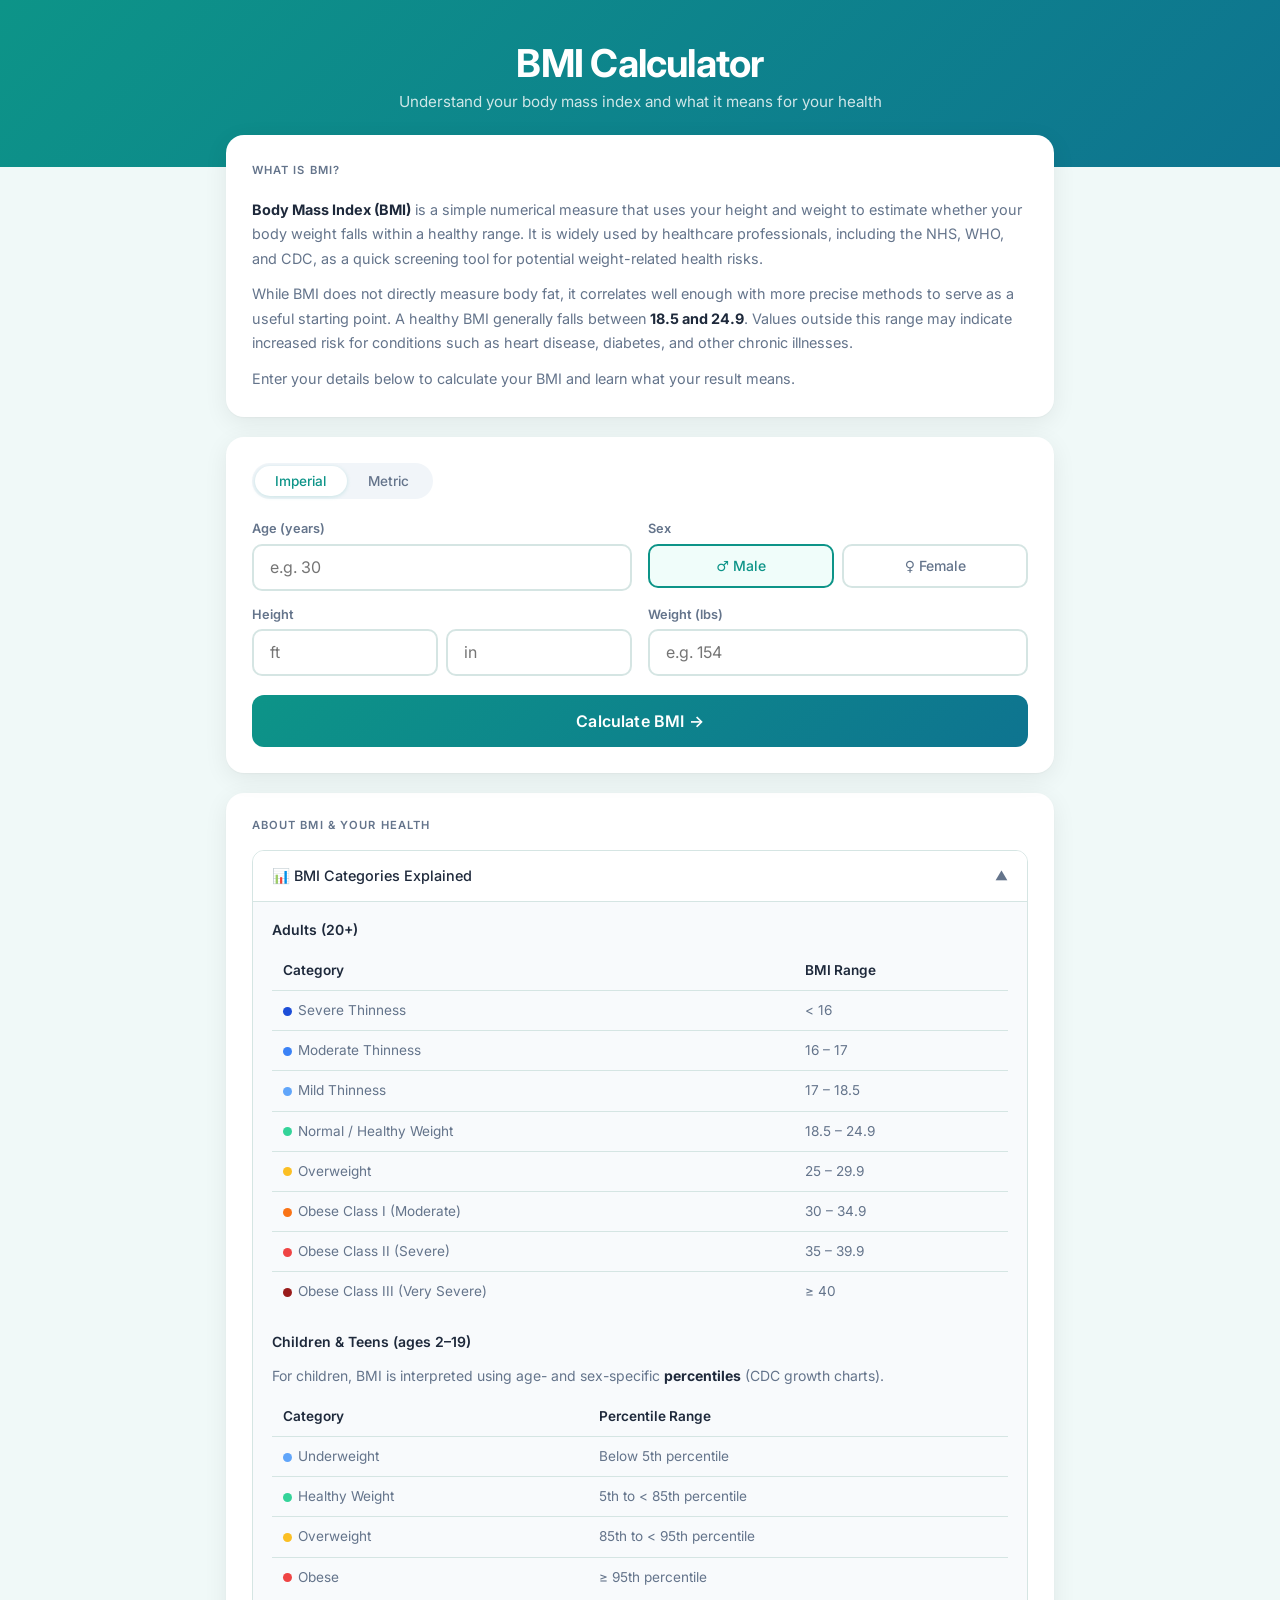
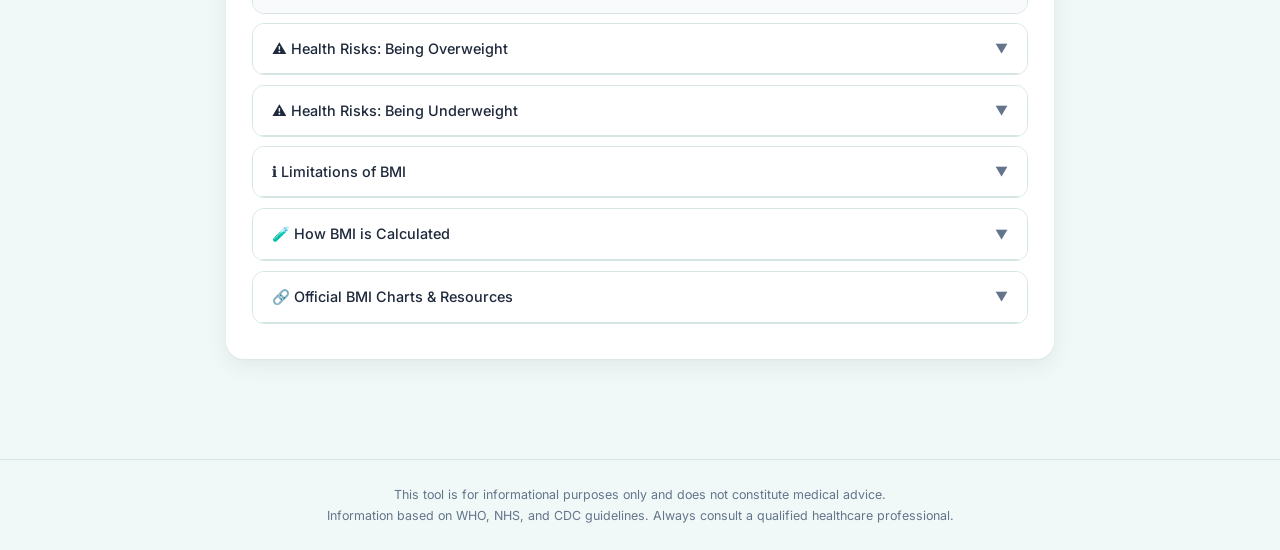
==== index.html @ 2daffc1a "Initial commit: BMI Calculator single-page app Single-file HTML/CSS/JS BMI calculator for adults and" ====
<!DOCTYPE html>
<html lang="en">
<head>
<meta charset="UTF-8">
<meta name="viewport" content="width=device-width, initial-scale=1.0">
<title>BMI Calculator — Check Your Body Mass Index for Adults & Children</title>
<meta name="description" content="Free BMI calculator for adults and children (ages 2–19). Get your BMI, category, BMI Prime, Ponderal Index, and CDC percentile for kids. Based on WHO, NHS, and CDC guidelines.">
<meta name="keywords" content="BMI calculator, body mass index, BMI for children, BMI percentile, healthy weight, overweight, obesity, NHS BMI, CDC growth charts">
<meta name="author" content="BMI Calculator">
<meta name="robots" content="index, follow">
<meta name="theme-color" content="#0d9488">
<meta name="color-scheme" content="light">
<link rel="icon" href="/favicon.svg" type="image/svg+xml">
<link rel="canonical" href="/">
<meta property="og:title" content="BMI Calculator — Adults & Children">
<meta property="og:description" content="Calculate your Body Mass Index instantly. Supports adults and children ages 2–19 with CDC percentile charts. Free, private, no sign-up required.">
<meta property="og:type" content="website">
<meta property="og:locale" content="en_GB">
<meta property="og:site_name" content="BMI Calculator">
<meta property="og:image" content="/og-image.png">
<meta property="og:image:width" content="1200">
<meta property="og:image:height" content="630">
<meta property="og:image:alt" content="BMI Calculator — free Body Mass Index tool for adults and children">
<meta name="twitter:card" content="summary_large_image">
<meta name="twitter:title" content="BMI Calculator — Adults & Children">
<meta name="twitter:description" content="Calculate your Body Mass Index instantly. Supports adults and children ages 2–19 with CDC percentile charts.">
<meta name="twitter:image" content="/og-image.png">
<meta name="twitter:image:alt" content="BMI Calculator — free Body Mass Index tool for adults and children">
<link rel="preconnect" href="https://fonts.googleapis.com">
<link href="https://fonts.googleapis.com/css2?family=Inter:wght@300;400;500;600;700&display=swap" rel="stylesheet">
<script type="application/ld+json">
{
  "@context": "https://schema.org",
  "@type": "WebApplication",
  "name": "BMI Calculator",
  "description": "Free Body Mass Index calculator for adults and children. Provides BMI, category, BMI Prime, Ponderal Index, healthy weight range, and CDC percentiles for ages 2–19.",
  "applicationCategory": "HealthApplication",
  "operatingSystem": "All",
  "offers": { "@type": "Offer", "price": "0", "priceCurrency": "USD" },
  "about": {
    "@type": "MedicalCondition",
    "name": "Obesity",
    "associatedAnatomy": { "@type": "AnatomicalStructure", "name": "Body" }
  }
}
</script>
<style>
:root {
  --uw:  #60a5fa;
  --nm:  #34d399;
  --ow:  #fbbf24;
  --ob1: #f97316;
  --ob2: #ef4444;
  --bg:     #f0f9f8;
  --card:   #ffffff;
  --text:   #1e293b;
  --muted:  #64748b;
  --border: #d5e5e3;
  --accent: #0d9488;
  --accent2:#14b8a6;
}
*, *::before, *::after { box-sizing: border-box; margin: 0; padding: 0; }

body {
  font-family: 'Inter', system-ui, sans-serif;
  background: var(--bg);
  color: var(--text);
  min-height: 100vh;
}

/* ── Header ── */
header {
  background: linear-gradient(135deg, #0d9488 0%, #0e7490 100%);
  color: #fff;
  padding: 2.5rem 1rem 3.5rem;
  text-align: center;
}
header h1 { font-size: clamp(1.6rem, 4vw, 2.4rem); font-weight: 700; letter-spacing: -0.02em; }
header p  { margin-top: .4rem; opacity: .8; font-size: .95rem; }

/* ── Main container ── */
main {
  max-width: 860px;
  margin: 0 auto;
  padding: 0 1rem 3rem;
  transform: translateY(-2rem);
}

/* ── Card ── */
.card {
  background: var(--card);
  border-radius: 18px;
  padding: 1.6rem;
  box-shadow: 0 1px 2px rgba(0,0,0,.04), 0 6px 24px rgba(0,0,0,.07);
  margin-bottom: 1.25rem;
}
.card-label {
  font-size: .7rem;
  font-weight: 600;
  text-transform: uppercase;
  letter-spacing: .1em;
  color: var(--muted);
  margin-bottom: 1.1rem;
}

/* ── Unit toggle ── */
.toggle-pill {
  display: inline-flex;
  background: #f1f5f9;
  border-radius: 50px;
  padding: 3px;
  margin-bottom: 1.4rem;
}
.toggle-pill button {
  padding: .45rem 1.3rem;
  border: none;
  border-radius: 50px;
  background: transparent;
  font-family: inherit;
  font-size: .85rem;
  font-weight: 500;
  color: var(--muted);
  cursor: pointer;
  transition: all .2s;
}
.toggle-pill button.active {
  background: #fff;
  color: var(--accent);
  box-shadow: 0 1px 4px rgba(13,148,136,.18);
}

/* ── Form grid ── */
.form-grid {
  display: grid;
  grid-template-columns: 1fr 1fr;
  gap: 1rem;
}
@media (max-width: 520px) { .form-grid { grid-template-columns: 1fr; } }

.fg { display: flex; flex-direction: column; gap: .45rem; }
.fg label { font-size: .8rem; font-weight: 600; color: var(--muted); }

.fg input {
  padding: .72rem 1rem;
  border: 2px solid var(--border);
  border-radius: 10px;
  font-family: inherit;
  font-size: 1rem;
  color: var(--text);
  outline: none;
  transition: border-color .2s, box-shadow .2s;
  width: 100%;
}
.fg input:focus {
  border-color: var(--accent);
  box-shadow: 0 0 0 3px rgba(13,148,136,.12);
}

.height-row { display: flex; gap: .5rem; }
.height-row input { flex: 1; }

/* ── Gender buttons ── */
.gender-row { display: flex; gap: .5rem; }
.gender-btn {
  flex: 1;
  padding: .72rem;
  border: 2px solid var(--border);
  border-radius: 10px;
  background: #fff;
  font-family: inherit;
  font-size: .875rem;
  font-weight: 500;
  color: var(--muted);
  cursor: pointer;
  transition: all .2s;
  display: flex; align-items: center; justify-content: center; gap: .4rem;
}
.gender-btn.active { border-color: var(--accent); color: var(--accent); background: #f0fdfa; }

/* ── Calc button ── */
.calc-btn {
  width: 100%;
  margin-top: 1.2rem;
  padding: 1rem;
  background: linear-gradient(135deg, #0d9488, #0e7490);
  color: #fff;
  border: none;
  border-radius: 12px;
  font-family: inherit;
  font-size: 1rem;
  font-weight: 600;
  cursor: pointer;
  letter-spacing: .01em;
  transition: opacity .2s, transform .15s;
}
.calc-btn:hover  { opacity: .9; }
.calc-btn:active { transform: scale(.99); }

/* ── Results grid ── */
.results-grid {
  display: grid;
  grid-template-columns: 1fr 1fr;
  gap: 1.25rem;
}
@media (max-width: 520px) { .results-grid { grid-template-columns: 1fr; } }

/* ── Gauge ── */
.gauge-wrap { text-align: center; }
.chart-svg  { width: 100%; max-width: 280px; height: auto; display: block; margin: 0 auto; }
#chart-marker, #chart-marker-child { transition: transform 0.5s cubic-bezier(0.34, 1.56, 0.64, 1), opacity 0.3s ease; opacity: 0; }

/* ── Metrics ── */
.metrics { display: flex; flex-direction: column; gap: .75rem; justify-content: center; }
.metric {
  background: #f8fafc;
  border-radius: 10px;
  padding: .85rem 1rem;
  display: flex;
  justify-content: space-between;
  align-items: center;
}
.metric-label { font-size: .72rem; font-weight: 600; text-transform: uppercase; letter-spacing: .08em; color: var(--muted); }
.metric-val   { font-size: 1.05rem; font-weight: 700; }

/* ── Insight banner ── */
.insight {
  margin-top: 1rem;
  padding: .9rem 1.1rem;
  border-radius: 12px;
  font-size: .875rem;
  font-weight: 500;
  line-height: 1.5;
  display: none;
}

/* ── Scale bar ── */
.scale-bar-outer {
  position: relative;
  padding-bottom: 1.4rem;
}
.scale-bar {
  height: 14px;
  border-radius: 7px;
  background: linear-gradient(to right,
    #60a5fa 0% 14%,
    #34d399 14% 40%,
    #fbbf24 40% 60%,
    #f97316 60% 80%,
    #ef4444 80% 100%
  );
  position: relative;
}
.scale-pin {
  position: absolute;
  top: -5px;
  width: 6px;
  height: 24px;
  background: #1e293b;
  border-radius: 3px;
  transform: translateX(-50%);
  transition: left .5s cubic-bezier(.34,1.56,.64,1);
  display: none;
}
.scale-pin::before {
  content: attr(data-label);
  position: absolute;
  bottom: calc(100% + 5px);
  left: 50%;
  transform: translateX(-50%);
  background: #1e293b;
  color: #fff;
  font-size: .7rem;
  font-weight: 700;
  padding: .2rem .5rem;
  border-radius: 5px;
  white-space: nowrap;
}
.scale-ticks {
  display: flex;
  justify-content: space-between;
  margin-top: .4rem;
  font-size: .7rem;
  color: var(--muted);
  font-weight: 500;
}
.scale-legend {
  display: flex;
  flex-wrap: wrap;
  gap: .6rem;
  margin-top: 1rem;
}
.legend-item { display: flex; align-items: center; gap: .35rem; font-size: .75rem; color: var(--muted); }
.legend-dot  { width: 10px; height: 10px; border-radius: 50%; flex-shrink: 0; }

/* ── NHS note ── */
.nhs-note {
  background: #eff6ff;
  border-left: 4px solid #3b82f6;
  border-radius: 0 10px 10px 0;
  padding: .9rem 1.1rem;
  font-size: .82rem;
  color: #1e40af;
  line-height: 1.6;
  margin-bottom: 1.25rem;
  display: none;
}

/* ── Accordion ── */
.acc-item {
  border: 1px solid var(--border);
  border-radius: 12px;
  overflow: hidden;
  margin-bottom: .6rem;
}
.acc-head {
  display: flex;
  justify-content: space-between;
  align-items: center;
  padding: 1rem 1.2rem;
  cursor: pointer;
  font-size: .9rem;
  font-weight: 500;
  background: #fff;
  transition: background .15s;
  user-select: none;
}
.acc-head:hover { background: #f8fafc; }
.acc-arrow { font-size: .8rem; color: var(--muted); transition: transform .3s; }
.acc-item.open .acc-arrow { transform: rotate(180deg); }
.acc-body {
  max-height: 0;
  overflow: hidden;
  transition: max-height .35s ease;
  background: #f8fafc;
  border-top: 1px solid var(--border);
  font-size: .875rem;
  color: var(--muted);
  line-height: 1.7;
}
.acc-item.open .acc-body { max-height: 900px; }
.acc-inner { padding: 1rem 1.2rem; }

/* ── BMI table ── */
.bmi-table { width: 100%; border-collapse: collapse; font-size: .85rem; }
.bmi-table th, .bmi-table td { padding: .5rem .7rem; text-align: left; border-bottom: 1px solid var(--border); }
.bmi-table th { font-weight: 600; color: var(--text); background: #f8fafc; }
.bmi-table tr:last-child td { border-bottom: none; }
.dot-inline { display: inline-block; width: 9px; height: 9px; border-radius: 50%; margin-right: .4rem; vertical-align: middle; }

/* ── Risk tags ── */
.risk-tags { display: flex; flex-wrap: wrap; gap: .45rem; margin-top: .7rem; }
.rtag {
  padding: .28rem .75rem;
  border-radius: 20px;
  font-size: .75rem;
  font-weight: 500;
}
.rtag.red    { background: #fee2e2; color: #991b1b; }
.rtag.orange { background: #ffedd5; color: #9a3412; }

/* ── Limitations list ── */
.lim-list { display: flex; flex-direction: column; gap: .6rem; margin-top: .6rem; padding-left: 1.1rem; }
.lim-list li { font-size: .875rem; }

/* ── Footer ── */
footer {
  text-align: center;
  padding: 1.5rem 1rem;
  color: var(--muted);
  font-size: .78rem;
  border-top: 1px solid var(--border);
  line-height: 1.7;
}

/* ── Animate in ── */
@keyframes fadeUp {
  from { opacity: 0; transform: translateY(18px); }
  to   { opacity: 1; transform: translateY(0); }
}
.anim-in { animation: fadeUp .4s ease both; }

/* ── Hidden ── */
.hidden { display: none !important; }
</style>
</head>
<body>

<header>
  <h1>BMI Calculator</h1>
  <p>Understand your body mass index and what it means for your health</p>
</header>

<main>

  <!-- ── Intro Card ── -->
  <div class="card anim-in" style="line-height:1.7; color:var(--muted); font-size:.9rem">
    <h2 class="card-label">What is BMI?</h2>
    <p><strong style="color:var(--text)">Body Mass Index (BMI)</strong> is a simple numerical measure that uses your height and weight to estimate whether your body weight falls within a healthy range. It is widely used by healthcare professionals, including the NHS, WHO, and CDC, as a quick screening tool for potential weight-related health risks.</p>
    <p style="margin-top:.7rem">While BMI does not directly measure body fat, it correlates well enough with more precise methods to serve as a useful starting point. A healthy BMI generally falls between <strong style="color:var(--text)">18.5 and 24.9</strong>. Values outside this range may indicate increased risk for conditions such as heart disease, diabetes, and other chronic illnesses.</p>
    <p style="margin-top:.7rem">Enter your details below to calculate your BMI and learn what your result means.</p>
  </div>

  <!-- ── Input Card ── -->
  <div class="card anim-in">
    <div class="toggle-pill">
      <button id="btn-imperial" class="active" onclick="setUnit('imperial')">Imperial</button>
      <button id="btn-metric"            onclick="setUnit('metric')">Metric</button>
    </div>

    <div class="form-grid">
      <!-- Age -->
      <div class="fg">
        <label for="inp-age">Age (years)</label>
        <input id="inp-age" type="number" placeholder="e.g. 30" min="2" max="120">
      </div>

      <!-- Gender -->
      <div class="fg">
        <label>Sex</label>
        <div class="gender-row">
          <button class="gender-btn active" id="btn-male"   onclick="setGender('male')">&#9794; Male</button>
          <button class="gender-btn"        id="btn-female" onclick="setGender('female')">&#9792; Female</button>
        </div>
      </div>

      <!-- Height -->
      <div class="fg">
        <label id="lbl-height">Height</label>
        <div class="height-row" id="height-imperial">
          <input id="inp-ft" type="number" placeholder="ft" min="1" max="9">
          <input id="inp-in" type="number" placeholder="in" min="0" max="11" step="0.1">
        </div>
        <input id="inp-cm" type="number" placeholder="cm" min="50" max="300" style="display:none">
      </div>

      <!-- Weight -->
      <div class="fg">
        <label id="lbl-weight">Weight (lbs)</label>
        <input id="inp-weight" type="number" placeholder="e.g. 154" min="1">
      </div>
    </div>

    <button class="calc-btn" onclick="calculate()">Calculate BMI &rarr;</button>
  </div>

  <!-- ── Results ── -->
  <div id="results-wrap" class="hidden">

    <div class="results-grid">

      <!-- Bar Chart -->
      <div class="card gauge-wrap">
        <div class="card-label" id="chart-label">BMI Chart</div>

        <!-- Adult BMI chart -->
        <svg id="chart-svg" class="chart-svg" viewBox="0 0 200 260" aria-hidden="true" style="overflow:hidden">
          <defs>
            <clipPath id="bar-clip">
              <rect x="50" y="8" width="52" height="234" rx="8" ry="8"/>
            </clipPath>
          </defs>
          <g clip-path="url(#bar-clip)">
            <rect x="50" y="8"     width="52" height="33.4" fill="#991b1b"/>
            <rect x="50" y="41.4"  width="52" height="33.4" fill="#ef4444"/>
            <rect x="50" y="74.8"  width="52" height="33.4" fill="#f97316"/>
            <rect x="50" y="108.2" width="52" height="33.4" fill="#fbbf24"/>
            <rect x="50" y="141.6" width="52" height="43.5" fill="#34d399"/>
            <rect x="50" y="185.1" width="52" height="56.9" fill="#60a5fa"/>
            <line x1="50" y1="41.4"  x2="102" y2="41.4"  stroke="#fff" stroke-width="2"/>
            <line x1="50" y1="74.8"  x2="102" y2="74.8"  stroke="#fff" stroke-width="2"/>
            <line x1="50" y1="108.2" x2="102" y2="108.2" stroke="#fff" stroke-width="2"/>
            <line x1="50" y1="141.6" x2="102" y2="141.6" stroke="#fff" stroke-width="2"/>
            <line x1="50" y1="185.1" x2="102" y2="185.1" stroke="#fff" stroke-width="2"/>
          </g>
          <text x="44" y="13"  text-anchor="end" font-size="12" fill="#94a3b8" font-family="Inter,system-ui,sans-serif">45</text>
          <text x="44" y="46"  text-anchor="end" font-size="12" fill="#94a3b8" font-family="Inter,system-ui,sans-serif">40</text>
          <text x="44" y="80"  text-anchor="end" font-size="12" fill="#94a3b8" font-family="Inter,system-ui,sans-serif">35</text>
          <text x="44" y="113" text-anchor="end" font-size="12" fill="#94a3b8" font-family="Inter,system-ui,sans-serif">30</text>
          <text x="44" y="147" text-anchor="end" font-size="12" fill="#94a3b8" font-family="Inter,system-ui,sans-serif">25</text>
          <text x="44" y="190" text-anchor="end" font-size="12" fill="#94a3b8" font-family="Inter,system-ui,sans-serif">18.5</text>
          <text x="44" y="247" text-anchor="end" font-size="12" fill="#94a3b8" font-family="Inter,system-ui,sans-serif">10</text>
          <g id="chart-marker">
            <polygon points="110,0 122,-7 122,7" fill="#1e293b"/>
            <text id="m-bmi" x="126" y="5" font-size="13" font-weight="700" fill="#1e293b" font-family="Inter,system-ui,sans-serif"></text>
          </g>
        </svg>

        <!-- Child percentile chart (hidden by default) -->
        <svg id="chart-svg-child" class="chart-svg" viewBox="0 0 200 260" aria-hidden="true" style="overflow:hidden; display:none">
          <defs>
            <clipPath id="bar-clip-child">
              <rect x="50" y="8" width="52" height="234" rx="8" ry="8"/>
            </clipPath>
          </defs>
          <g clip-path="url(#bar-clip-child)">
            <rect x="50" y="8"     width="52" height="11.7" fill="#ef4444"/>
            <rect x="50" y="19.7"  width="52" height="23.4" fill="#fbbf24"/>
            <rect x="50" y="43.1"  width="52" height="187.2" fill="#34d399"/>
            <rect x="50" y="230.3" width="52" height="11.7" fill="#60a5fa"/>
            <line x1="50" y1="19.7"  x2="102" y2="19.7"  stroke="#fff" stroke-width="2"/>
            <line x1="50" y1="43.1"  x2="102" y2="43.1"  stroke="#fff" stroke-width="2"/>
            <line x1="50" y1="230.3" x2="102" y2="230.3" stroke="#fff" stroke-width="2"/>
          </g>
          <text x="44" y="24"  text-anchor="end" font-size="11" fill="#94a3b8" font-family="Inter,system-ui,sans-serif">95th</text>
          <text x="44" y="48"  text-anchor="end" font-size="11" fill="#94a3b8" font-family="Inter,system-ui,sans-serif">85th</text>
          <text x="44" y="130" text-anchor="end" font-size="11" fill="#94a3b8" font-family="Inter,system-ui,sans-serif">50th</text>
          <text x="44" y="235" text-anchor="end" font-size="11" fill="#94a3b8" font-family="Inter,system-ui,sans-serif">5th</text>
          <g id="chart-marker-child">
            <polygon points="110,0 122,-7 122,7" fill="#1e293b"/>
            <text id="m-pct" x="126" y="5" font-size="13" font-weight="700" fill="#1e293b" font-family="Inter,system-ui,sans-serif"></text>
          </g>
        </svg>

        <!-- Adult legend -->
        <div class="scale-legend" id="legend-adult" style="justify-content:center">
          <div class="legend-item"><div class="legend-dot" style="background:#60a5fa"></div>Underweight</div>
          <div class="legend-item"><div class="legend-dot" style="background:#34d399"></div>Healthy</div>
          <div class="legend-item"><div class="legend-dot" style="background:#fbbf24"></div>Overweight</div>
          <div class="legend-item"><div class="legend-dot" style="background:#ef4444"></div>Obese</div>
          <div class="legend-item"><div class="legend-dot" style="background:#991b1b"></div>Obese III+</div>
        </div>
        <!-- Child legend (hidden by default) -->
        <div class="scale-legend hidden" id="legend-child" style="justify-content:center">
          <div class="legend-item"><div class="legend-dot" style="background:#60a5fa"></div>Underweight</div>
          <div class="legend-item"><div class="legend-dot" style="background:#34d399"></div>Healthy</div>
          <div class="legend-item"><div class="legend-dot" style="background:#fbbf24"></div>Overweight</div>
          <div class="legend-item"><div class="legend-dot" style="background:#ef4444"></div>Obese</div>
        </div>
      </div>

      <!-- Metrics -->
      <div class="card">
        <div class="card-label">Your Results</div>
        <div class="metrics">
          <div class="metric">
            <span class="metric-label">BMI</span>
            <span class="metric-val" id="r-bmi">—</span>
          </div>
          <div class="metric hidden" id="metric-pct">
            <span class="metric-label">Percentile</span>
            <span class="metric-val" id="r-pct">—</span>
          </div>
          <div class="metric">
            <span class="metric-label">Category</span>
            <span class="metric-val" id="r-cat">—</span>
          </div>
          <div class="metric">
            <span class="metric-label">Healthy Weight Range</span>
            <span class="metric-val" id="r-range">—</span>
          </div>
          <div class="metric">
            <span class="metric-label">BMI Prime</span>
            <span class="metric-val" id="r-prime">—</span>
          </div>
          <div class="metric">
            <span class="metric-label">Ponderal Index</span>
            <span class="metric-val" id="r-ponderal">—</span>
          </div>
        </div>
        <div class="insight" id="insight-box"></div>
      </div>

    </div>

<!-- NHS note -->
    <div class="nhs-note" id="nhs-note">
      <strong>Important NHS guidance:</strong> If you are of South Asian, Chinese, other Asian, Middle Eastern, Black African or African-Caribbean heritage, a BMI of 23 or above may indicate increased health risk, and 27.5 or above indicates high risk &mdash; lower than the standard thresholds. BMI is not appropriate during pregnancy. Always consult your GP for personalised medical advice.
    </div>

  </div>

  <!-- ── Info Section ── -->
  <div class="card">
    <h2 class="card-label">About BMI &amp; Your Health</h2>

    <div class="acc-item open">
      <div class="acc-head" onclick="toggleAcc(this)">
        <span>&#128202; BMI Categories Explained</span>
        <span class="acc-arrow">&#9660;</span>
      </div>
      <div class="acc-body"><div class="acc-inner">
        <p style="font-weight:600; color:var(--text); margin-bottom:.6rem">Adults (20+)</p>
        <table class="bmi-table">
          <thead><tr><th>Category</th><th>BMI Range</th></tr></thead>
          <tbody>
            <tr><td><span class="dot-inline" style="background:#1d4ed8"></span>Severe Thinness</td><td>&lt; 16</td></tr>
            <tr><td><span class="dot-inline" style="background:#3b82f6"></span>Moderate Thinness</td><td>16 – 17</td></tr>
            <tr><td><span class="dot-inline" style="background:#60a5fa"></span>Mild Thinness</td><td>17 – 18.5</td></tr>
            <tr><td><span class="dot-inline" style="background:#34d399"></span>Normal / Healthy Weight</td><td>18.5 – 24.9</td></tr>
            <tr><td><span class="dot-inline" style="background:#fbbf24"></span>Overweight</td><td>25 – 29.9</td></tr>
            <tr><td><span class="dot-inline" style="background:#f97316"></span>Obese Class I (Moderate)</td><td>30 – 34.9</td></tr>
            <tr><td><span class="dot-inline" style="background:#ef4444"></span>Obese Class II (Severe)</td><td>35 – 39.9</td></tr>
            <tr><td><span class="dot-inline" style="background:#991b1b"></span>Obese Class III (Very Severe)</td><td>&ge; 40</td></tr>
          </tbody>
        </table>
        <p style="font-weight:600; color:var(--text); margin-top:1.2rem; margin-bottom:.6rem">Children &amp; Teens (ages 2–19)</p>
        <p style="margin-bottom:.6rem">For children, BMI is interpreted using age- and sex-specific <strong style="color:var(--text)">percentiles</strong> (CDC growth charts).</p>
        <table class="bmi-table">
          <thead><tr><th>Category</th><th>Percentile Range</th></tr></thead>
          <tbody>
            <tr><td><span class="dot-inline" style="background:#60a5fa"></span>Underweight</td><td>Below 5th percentile</td></tr>
            <tr><td><span class="dot-inline" style="background:#34d399"></span>Healthy Weight</td><td>5th to &lt; 85th percentile</td></tr>
            <tr><td><span class="dot-inline" style="background:#fbbf24"></span>Overweight</td><td>85th to &lt; 95th percentile</td></tr>
            <tr><td><span class="dot-inline" style="background:#ef4444"></span>Obese</td><td>&ge; 95th percentile</td></tr>
          </tbody>
        </table>
      </div></div>
    </div>

    <div class="acc-item">
      <div class="acc-head" onclick="toggleAcc(this)">
        <span>&#9888;&#65039; Health Risks: Being Overweight</span>
        <span class="acc-arrow">&#9660;</span>
      </div>
      <div class="acc-body"><div class="acc-inner">
        <p>Excess weight is associated with significantly increased risk of these conditions:</p>
        <div class="risk-tags">
          <span class="rtag red">Type 2 Diabetes</span>
          <span class="rtag red">Coronary Heart Disease</span>
          <span class="rtag red">Stroke</span>
          <span class="rtag red">High Blood Pressure</span>
          <span class="rtag red">Certain Cancers</span>
          <span class="rtag orange">Sleep Apnoea</span>
          <span class="rtag orange">Osteoarthritis</span>
          <span class="rtag orange">Non-alcoholic Fatty Liver Disease</span>
          <span class="rtag orange">Kidney Disease</span>
          <span class="rtag orange">Gallbladder Disease</span>
          <span class="rtag orange">Metabolic Syndrome</span>
          <span class="rtag orange">Infertility</span>
          <span class="rtag orange">Depression &amp; Anxiety</span>
          <span class="rtag orange">Chronic Back Pain</span>
        </div>
      </div></div>
    </div>

    <div class="acc-item">
      <div class="acc-head" onclick="toggleAcc(this)">
        <span>&#9888;&#65039; Health Risks: Being Underweight</span>
        <span class="acc-arrow">&#9660;</span>
      </div>
      <div class="acc-body"><div class="acc-inner">
        <p>Being underweight can also carry significant health risks:</p>
        <div class="risk-tags">
          <span class="rtag red">Malnutrition &amp; Deficiencies</span>
          <span class="rtag red">Osteoporosis</span>
          <span class="rtag orange">Anaemia</span>
          <span class="rtag orange">Weakened Immune System</span>
          <span class="rtag orange">Fertility Problems</span>
          <span class="rtag orange">Developmental Issues (in children)</span>
          <span class="rtag orange">Increased Surgical Risk</span>
        </div>
      </div></div>
    </div>

    <div class="acc-item">
      <div class="acc-head" onclick="toggleAcc(this)">
        <span>&#8505;&#65039; Limitations of BMI</span>
        <span class="acc-arrow">&#9660;</span>
      </div>
      <div class="acc-body"><div class="acc-inner">
        <p>BMI is a useful population-level screening tool but has well-documented limitations:</p>
        <ul class="lim-list">
          <li><strong>Athletes &amp; muscular people</strong> &mdash; may show a high BMI despite having low body fat, because muscle is denser than fat.</li>
          <li><strong>Older adults</strong> &mdash; may have a healthy BMI but carry excess fat due to age-related muscle loss (sarcopenia).</li>
          <li><strong>Ethnicity</strong> &mdash; South Asian, East Asian, Middle Eastern, and Black African populations face higher metabolic risk at lower BMI thresholds.</li>
          <li><strong>Children &amp; teenagers</strong> &mdash; BMI should only be interpreted using age- and gender-specific percentile charts (not adult ranges).</li>
          <li><strong>Pregnancy</strong> &mdash; BMI is not an appropriate measure during pregnancy.</li>
          <li><strong>Fat distribution</strong> &mdash; BMI does not account for where fat is stored. Abdominal (visceral) fat is more harmful than fat elsewhere; waist circumference is a useful complementary measure.</li>
        </ul>
      </div></div>
    </div>

    <div class="acc-item">
      <div class="acc-head" onclick="toggleAcc(this)">
        <span>&#129514; How BMI is Calculated</span>
        <span class="acc-arrow">&#9660;</span>
      </div>
      <div class="acc-body"><div class="acc-inner">
        <p><strong>Metric formula:</strong> BMI = weight (kg) &divide; height&sup2; (m&sup2;)</p>
        <p style="margin-top:.6rem"><strong>Imperial formula:</strong> BMI = (weight (lbs) &times; 703) &divide; height&sup2; (in&sup2;)</p>
        <p style="margin-top:.9rem"><strong>BMI Prime</strong> is your BMI divided by 25 (the upper limit of healthy). A value of exactly 1.0 means you are at the top of the healthy range. Values below 1.0 are healthy; above 1.0 indicates overweight or obese.</p>
        <p style="margin-top:.9rem"><strong>Ponderal Index (PI)</strong> = weight (kg) &divide; height&sup3; (m&sup3;). An alternative to BMI that accounts for body shape differences, especially for very tall or short individuals. A healthy PI is typically 11&ndash;14 kg/m&sup3;.</p>
        <p style="margin-top:1.2rem"><strong>BMI Percentiles for Children (ages 2&ndash;19)</strong></p>
        <p style="margin-top:.4rem">For children and teens, BMI is calculated the same way as for adults, but the result is interpreted differently. Because body composition changes with age and differs between boys and girls, a child&rsquo;s BMI is compared against age- and sex-specific reference data from the CDC growth charts.</p>
        <p style="margin-top:.6rem">The result is expressed as a <strong>percentile</strong> &mdash; for example, a child at the 60th percentile has a BMI greater than 60% of children of the same age and sex. The CDC categories are:</p>
        <ul class="lim-list" style="margin-top:.5rem">
          <li><strong>Underweight:</strong> below the 5th percentile</li>
          <li><strong>Healthy weight:</strong> 5th to below the 85th percentile</li>
          <li><strong>Overweight:</strong> 85th to below the 95th percentile</li>
          <li><strong>Obese:</strong> 95th percentile or above</li>
        </ul>
      </div></div>
    </div>

    <div class="acc-item">
      <div class="acc-head" onclick="toggleAcc(this)">
        <span>&#128279; Official BMI Charts &amp; Resources</span>
        <span class="acc-arrow">&#9660;</span>
      </div>
      <div class="acc-body"><div class="acc-inner">
        <p><strong>Adult BMI</strong></p>
        <ul class="lim-list" style="margin-top:.4rem">
          <li><a href="https://www.nhs.uk/health-assessment-tools/calculate-your-body-mass-index/calculate-bmi-for-adults" target="_blank" rel="noopener">NHS Adult BMI Calculator</a></li>
          <li><a href="https://www.who.int/data/gho/data/themes/topics/topic-details/GHO/body-mass-index" target="_blank" rel="noopener">WHO &mdash; Body Mass Index Classification</a></li>
          <li><a href="https://www.who.int/news-room/fact-sheets/detail/obesity-and-overweight" target="_blank" rel="noopener">WHO &mdash; Obesity &amp; Overweight Fact Sheet</a></li>
        </ul>
        <p style="margin-top:1rem"><strong>Children &amp; Teens (ages 2&ndash;19)</strong></p>
        <ul class="lim-list" style="margin-top:.4rem">
          <li><a href="https://www.cdc.gov/growthcharts/data/set1clinical/cj41c023.pdf" target="_blank" rel="noopener">CDC Boys BMI-for-Age Chart (PDF)</a></li>
          <li><a href="https://www.cdc.gov/growthcharts/data/set2clinical/cj41c074.pdf" target="_blank" rel="noopener">CDC Girls BMI-for-Age Chart (PDF)</a></li>
          <li><a href="https://www.cdc.gov/bmi/child-teen-calculator/index.html" target="_blank" rel="noopener">CDC Child &amp; Teen BMI Calculator</a></li>
          <li><a href="https://www.nhs.uk/health-assessment-tools/calculate-your-body-mass-index/calculate-bmi-for-children-teenagers" target="_blank" rel="noopener">NHS Child &amp; Teen BMI Calculator</a></li>
          <li><a href="https://www.who.int/toolkits/child-growth-standards/standards/body-mass-index-for-age-bmi-for-age" target="_blank" rel="noopener">WHO Child Growth Standards &mdash; BMI-for-Age</a></li>
          <li><a href="https://www.who.int/tools/growth-reference-data-for-5to19-years/indicators/bmi-for-age" target="_blank" rel="noopener">WHO Growth Reference (5&ndash;19 years) &mdash; BMI-for-Age</a></li>
        </ul>
      </div></div>
    </div>

  </div>

</main>

<footer>
  <p>This tool is for informational purposes only and does not constitute medical advice.</p>
  <p>Information based on WHO, NHS, and CDC guidelines. Always consult a qualified healthcare professional.</p>
</footer>

<script>
// ── CDC BMI-for-age LMS data (ages 2–20, 6-month intervals) ──
// Each entry: [ageMonths, L, M, S]
const LMS_BOYS = [
  [24,-2.37,16.86,0.0763],[30,-1.81,16.47,0.0762],[36,-1.39,16.17,0.0769],
  [42,-1.07,15.93,0.0780],[48,-0.82,15.75,0.0794],[54,-0.62,15.60,0.0810],
  [60,-0.46,15.49,0.0829],[66,-0.33,15.42,0.0849],[72,-0.22,15.39,0.0872],
  [78,-0.12,15.39,0.0896],[84,-0.04,15.43,0.0921],[90,0.03,15.50,0.0947],
  [96,0.09,15.61,0.0974],[102,0.13,15.75,0.1001],[108,0.17,15.92,0.1028],
  [114,0.19,16.12,0.1055],[120,0.21,16.36,0.1082],[126,0.22,16.62,0.1108],
  [132,0.22,16.92,0.1133],[138,0.22,17.24,0.1156],[144,0.21,17.58,0.1178],
  [150,0.20,17.94,0.1198],[156,0.19,18.32,0.1217],[162,0.17,18.70,0.1233],
  [168,0.15,19.09,0.1248],[174,0.13,19.48,0.1261],[180,0.11,19.86,0.1272],
  [186,0.09,20.24,0.1281],[192,0.07,20.60,0.1289],[198,0.05,20.95,0.1296],
  [204,0.03,21.28,0.1301],[210,0.01,21.59,0.1306],[216,-0.01,21.89,0.1309],
  [222,-0.03,22.17,0.1312],[228,-0.05,22.43,0.1314],[234,-0.07,22.67,0.1316],
  [240,-0.09,22.90,0.1317]
];
const LMS_GIRLS = [
  [24,-1.50,16.40,0.0810],[30,-0.97,16.05,0.0828],[36,-0.59,15.79,0.0849],
  [42,-0.30,15.59,0.0873],[48,-0.07,15.44,0.0899],[54,0.10,15.33,0.0927],
  [60,0.23,15.27,0.0957],[66,0.32,15.24,0.0988],[72,0.38,15.26,0.1020],
  [78,0.42,15.32,0.1052],[84,0.45,15.42,0.1085],[90,0.46,15.55,0.1118],
  [96,0.46,15.71,0.1150],[102,0.46,15.91,0.1181],[108,0.44,16.14,0.1211],
  [114,0.42,16.40,0.1239],[120,0.40,16.69,0.1266],[126,0.37,17.01,0.1291],
  [132,0.34,17.36,0.1314],[138,0.30,17.73,0.1335],[144,0.26,18.12,0.1354],
  [150,0.22,18.52,0.1370],[156,0.18,18.92,0.1384],[162,0.14,19.30,0.1396],
  [168,0.10,19.66,0.1406],[174,0.07,20.00,0.1414],[180,0.03,20.30,0.1420],
  [186,0.00,20.57,0.1425],[192,-0.03,20.81,0.1429],[198,-0.06,21.02,0.1432],
  [204,-0.08,21.20,0.1434],[210,-0.11,21.36,0.1436],[216,-0.13,21.50,0.1437],
  [222,-0.15,21.62,0.1438],[228,-0.17,21.73,0.1439],[234,-0.19,21.82,0.1439],
  [240,-0.21,21.90,0.1440]
];

// Standard normal CDF (Abramowitz & Stegun)
function normalCDF(z) {
  if (z < -6) return 0;
  if (z > 6) return 1;
  const a1 = 0.254829592, a2 = -0.284496736, a3 = 1.421413741;
  const a4 = -1.453152027, a5 = 1.061405429, p = 0.3275911;
  const sign = z < 0 ? -1 : 1;
  const x = Math.abs(z) / Math.sqrt(2);
  const t = 1 / (1 + p * x);
  const y = 1 - (((((a5 * t + a4) * t) + a3) * t + a2) * t + a1) * t * Math.exp(-x * x);
  return 0.5 * (1 + sign * y);
}

// Inverse normal CDF (rational approximation)
function invNormalCDF(p) {
  if (p <= 0) return -6;
  if (p >= 1) return 6;
  if (p < 0.5) return -invNormalCDF(1 - p);
  const t = Math.sqrt(-2 * Math.log(1 - p));
  const c0 = 2.515517, c1 = 0.802853, c2 = 0.010328;
  const d1 = 1.432788, d2 = 0.189269, d3 = 0.001308;
  return t - (c0 + c1 * t + c2 * t * t) / (1 + d1 * t + d2 * t * t + d3 * t * t * t);
}

// Interpolate LMS values for a given age
function getLMS(ageMonths, sex) {
  const data = sex === 'male' ? LMS_BOYS : LMS_GIRLS;
  const clamped = Math.max(24, Math.min(240, ageMonths));
  let i = 0;
  while (i < data.length - 1 && data[i + 1][0] <= clamped) i++;
  if (i >= data.length - 1) return { L: data[data.length - 1][1], M: data[data.length - 1][2], S: data[data.length - 1][3] };
  const [a0, L0, M0, S0] = data[i];
  const [a1, L1, M1, S1] = data[i + 1];
  const frac = (clamped - a0) / (a1 - a0);
  return { L: L0 + frac * (L1 - L0), M: M0 + frac * (M1 - M0), S: S0 + frac * (S1 - S0) };
}

// BMI percentile for a child
function calcPercentile(bmi, ageMonths, sex) {
  const { L, M, S } = getLMS(ageMonths, sex);
  const z = Math.abs(L) > 0.001 ? (Math.pow(bmi / M, L) - 1) / (L * S) : Math.log(bmi / M) / S;
  return normalCDF(z) * 100;
}

// BMI at a given percentile for a child
function bmiAtPercentile(pct, ageMonths, sex) {
  const { L, M, S } = getLMS(ageMonths, sex);
  const z = invNormalCDF(pct / 100);
  return Math.abs(L) > 0.001 ? M * Math.pow(1 + L * S * z, 1 / L) : M * Math.exp(S * z);
}

// Child BMI category based on percentile (CDC cut-points)
function getChildCategory(pct) {
  if (pct < 5)  return { label: 'Underweight', color: '#60a5fa' };
  if (pct < 85) return { label: 'Healthy Weight', color: '#059669' };
  if (pct < 95) return { label: 'Overweight', color: '#d97706' };
  return { label: 'Obese', color: '#dc2626' };
}

// Ordinal suffix helper
function ordinal(n) {
  const s = ['th', 'st', 'nd', 'rd'];
  const v = n % 100;
  return n + (s[(v - 20) % 10] || s[v] || s[0]);
}

// ── Bar chart marker (adult) ──
function updateChartMarker(bmi) {
  const clipped = Math.min(Math.max(bmi, 10), 45);
  const y = 8 + (45 - clipped) / 35 * 234;
  const marker = document.getElementById('chart-marker');
  marker.style.transform = `translateY(${y.toFixed(1)}px)`;
  marker.style.opacity   = '1';
  document.getElementById('m-bmi').textContent = 'BMI ' + bmi.toFixed(1);
}

// ── Bar chart marker (child percentile) ──
function updateChildChartMarker(percentile) {
  const clipped = Math.min(Math.max(percentile, 0), 100);
  const y = 8 + (100 - clipped) / 100 * 234;
  const marker = document.getElementById('chart-marker-child');
  marker.style.transform = `translateY(${y.toFixed(1)}px)`;
  marker.style.opacity   = '1';
  const pctRound = Math.max(1, Math.min(99, Math.round(percentile)));
  document.getElementById('m-pct').textContent = percentile < 1 ? '<1st' : percentile > 99 ? '>99th' : ordinal(pctRound);
}

// ── State ──
let unit   = 'imperial';
let gender = 'male';

function setUnit(u) {
  unit = u;
  document.getElementById('btn-imperial').classList.toggle('active', u === 'imperial');
  document.getElementById('btn-metric').classList.toggle('active', u === 'metric');
  document.getElementById('height-imperial').style.display = u === 'imperial' ? 'flex' : 'none';
  document.getElementById('inp-cm').style.display = u === 'metric' ? 'block' : 'none';
  document.getElementById('lbl-weight').textContent = u === 'imperial' ? 'Weight (lbs)' : 'Weight (kg)';
  document.getElementById('inp-weight').placeholder = u === 'imperial' ? 'e.g. 154' : 'e.g. 70';
}

function setGender(g) {
  gender = g;
  document.getElementById('btn-male').classList.toggle('active', g === 'male');
  document.getElementById('btn-female').classList.toggle('active', g === 'female');
}

// ── BMI category helper ──
function getCategory(bmi) {
  if (bmi < 16)   return { label: 'Severe Thinness',   color: '#1d4ed8' };
  if (bmi < 17)   return { label: 'Moderate Thinness', color: '#3b82f6' };
  if (bmi < 18.5) return { label: 'Mild Thinness',     color: '#60a5fa' };
  if (bmi < 25)   return { label: 'Normal Weight',     color: '#059669' };
  if (bmi < 30)   return { label: 'Overweight',        color: '#d97706' };
  if (bmi < 35)   return { label: 'Obese Class I',     color: '#ea580c' };
  if (bmi < 40)   return { label: 'Obese Class II',    color: '#dc2626' };
  return            { label: 'Obese Class III',         color: '#991b1b' };
}

// ── Calculate ──
function calculate() {
  const ageVal = parseFloat(document.getElementById('inp-age').value);
  let heightM, weightKg;

  if (unit === 'imperial') {
    const ft  = parseFloat(document.getElementById('inp-ft').value)     || 0;
    const ins = parseFloat(document.getElementById('inp-in').value)     || 0;
    const totalIn = ft * 12 + ins;
    if (totalIn <= 0) { shake('inp-ft'); return; }
    heightM = totalIn * 0.0254;
    const wLbs = parseFloat(document.getElementById('inp-weight').value);
    if (!wLbs || wLbs <= 0) { shake('inp-weight'); return; }
    weightKg = wLbs * 0.453592;
  } else {
    const cm = parseFloat(document.getElementById('inp-cm').value);
    if (!cm || cm <= 0) { shake('inp-cm'); return; }
    heightM = cm / 100;
    const wKg = parseFloat(document.getElementById('inp-weight').value);
    if (!wKg || wKg <= 0) { shake('inp-weight'); return; }
    weightKg = wKg;
  }

  const bmi = weightKg / (heightM * heightM);
  const bmiPrime = bmi / 25;
  const pi = weightKg / (heightM ** 3);
  const isChild = ageVal >= 2 && ageVal < 20;

  let cat, rangeStr;
  const ib = document.getElementById('insight-box');
  let insightMsg = '', insightBg = '', insightColor = '';

  if (isChild) {
    // ── Child: use CDC percentile-based categories ──
    const ageMonths = Math.round(ageVal * 12);
    const percentile = calcPercentile(bmi, ageMonths, gender);
    cat = getChildCategory(percentile);

    // Healthy weight range from 5th–85th percentile BMI
    const bmiLow  = bmiAtPercentile(5, ageMonths, gender);
    const bmiHigh = bmiAtPercentile(85, ageMonths, gender);
    const minKg = bmiLow * heightM * heightM;
    const maxKg = bmiHigh * heightM * heightM;
    if (unit === 'imperial') {
      rangeStr = `${(minKg / 0.453592).toFixed(1)} – ${(maxKg / 0.453592).toFixed(1)} lbs`;
    } else {
      rangeStr = `${minKg.toFixed(1)} – ${maxKg.toFixed(1)} kg`;
    }

    // Show percentile
    const pctRound = Math.max(1, Math.min(99, Math.round(percentile)));
    let pctDisplay;
    if (percentile < 1) pctDisplay = '<1st';
    else if (percentile > 99) pctDisplay = '>99th';
    else pctDisplay = ordinal(pctRound);
    document.getElementById('metric-pct').classList.remove('hidden');
    document.getElementById('r-pct').textContent = pctDisplay;

    // Toggle to child chart
    document.getElementById('chart-svg').style.display = 'none';
    document.getElementById('chart-svg-child').style.display = '';
    document.getElementById('legend-adult').classList.add('hidden');
    document.getElementById('legend-child').classList.remove('hidden');
    document.getElementById('chart-label').textContent = 'Percentile Chart';
    updateChildChartMarker(percentile);

    // Insight
    if (percentile < 5) {
      insightMsg = `At the ${pctDisplay} percentile, this child is classified as underweight for their age and sex. Consider discussing healthy weight gain with a doctor.`;
      insightBg = '#eff6ff'; insightColor = '#1e40af';
    } else if (percentile < 85) {
      insightMsg = `At the ${pctDisplay} percentile, this child is at a healthy weight for their age and sex. Encourage a balanced diet and regular physical activity.`;
      insightBg = '#f0fdf4'; insightColor = '#166534';
    } else if (percentile < 95) {
      insightMsg = `At the ${pctDisplay} percentile, this child is classified as overweight for their age and sex. Consider discussing healthy habits with a doctor.`;
      insightBg = '#fff7ed'; insightColor = '#9a3412';
    } else {
      insightMsg = `At the ${pctDisplay} percentile, this child is classified as obese for their age and sex. It is recommended to consult a doctor for guidance.`;
      insightBg = '#fff7ed'; insightColor = '#9a3412';
    }
  } else {
    // ── Adult: use fixed BMI categories ──
    cat = getCategory(bmi);
    const minKg = 18.5 * heightM * heightM;
    const maxKg = 24.9 * heightM * heightM;
    if (unit === 'imperial') {
      rangeStr = `${(minKg / 0.453592).toFixed(1)} – ${(maxKg / 0.453592).toFixed(1)} lbs`;
    } else {
      rangeStr = `${minKg.toFixed(1)} – ${maxKg.toFixed(1)} kg`;
    }
    document.getElementById('metric-pct').classList.add('hidden');

    // Toggle to adult chart
    document.getElementById('chart-svg').style.display = '';
    document.getElementById('chart-svg-child').style.display = 'none';
    document.getElementById('legend-adult').classList.remove('hidden');
    document.getElementById('legend-child').classList.add('hidden');
    document.getElementById('chart-label').textContent = 'BMI Chart';

    // Insight
    if (bmi < 18.5) {
      const diffKg = (18.5 * heightM * heightM) - weightKg;
      const diffLbs = diffKg / 0.453592;
      const amount = unit === 'imperial' ? `${diffLbs.toFixed(1)} lbs` : `${diffKg.toFixed(1)} kg`;
      insightMsg = `You are ${amount} below the healthy weight range. Consider speaking to your GP about healthy weight gain.`;
      insightBg = '#eff6ff'; insightColor = '#1e40af';
    } else if (bmi < 25) {
      insightMsg = 'Great news — your BMI is within the healthy range. Maintain a balanced diet and regular physical activity.';
      insightBg = '#f0fdf4'; insightColor = '#166534';
    } else {
      const diffKg = weightKg - (24.9 * heightM * heightM);
      const diffLbs = diffKg / 0.453592;
      const amount = unit === 'imperial' ? `${diffLbs.toFixed(1)} lbs` : `${diffKg.toFixed(1)} kg`;
      insightMsg = `You are ${amount} above the healthy weight range. Even small reductions in weight can significantly improve health outcomes.`;
      insightBg = '#fff7ed'; insightColor = '#9a3412';
    }
  }

  // Update metrics
  document.getElementById('r-bmi').textContent     = bmi.toFixed(1);
  document.getElementById('r-cat').textContent     = cat.label;
  document.getElementById('r-cat').style.color     = cat.color;
  document.getElementById('r-range').textContent   = rangeStr;
  document.getElementById('r-prime').textContent   = bmiPrime.toFixed(2);
  document.getElementById('r-ponderal').textContent = pi.toFixed(2) + ' kg/m³';
  ib.textContent = insightMsg;
  ib.style.cssText = `background:${insightBg}; color:${insightColor}; border-radius:10px; border-left:3px solid ${insightColor}; padding:.8rem 1rem; margin-top:.9rem; font-size:.82rem; line-height:1.6; display:block;`;

  // Chart marker (adult only — child marker updated in branch above)
  if (!isChild) updateChartMarker(bmi);

  // Show results
  const wrap = document.getElementById('results-wrap');
  wrap.classList.remove('hidden');
  document.getElementById('nhs-note').style.display = 'block';

  // Smooth scroll
  setTimeout(() => wrap.scrollIntoView({ behavior: 'smooth', block: 'start' }), 50);
}


// ── Accordion ──
function toggleAcc(head) {
  head.parentElement.classList.toggle('open');
}

// ── Input shake on error ──
function shake(id) {
  const el = document.getElementById(id);
  el.style.borderColor = '#ef4444';
  el.style.animation = 'none';
  el.offsetHeight; // reflow
  el.style.animation = 'shakeX .3s ease';
  setTimeout(() => { el.style.borderColor = ''; el.style.animation = ''; }, 600);
}

// Allow Enter key to calculate
document.addEventListener('keydown', e => { if (e.key === 'Enter') calculate(); });
</script>
</body>
</html>
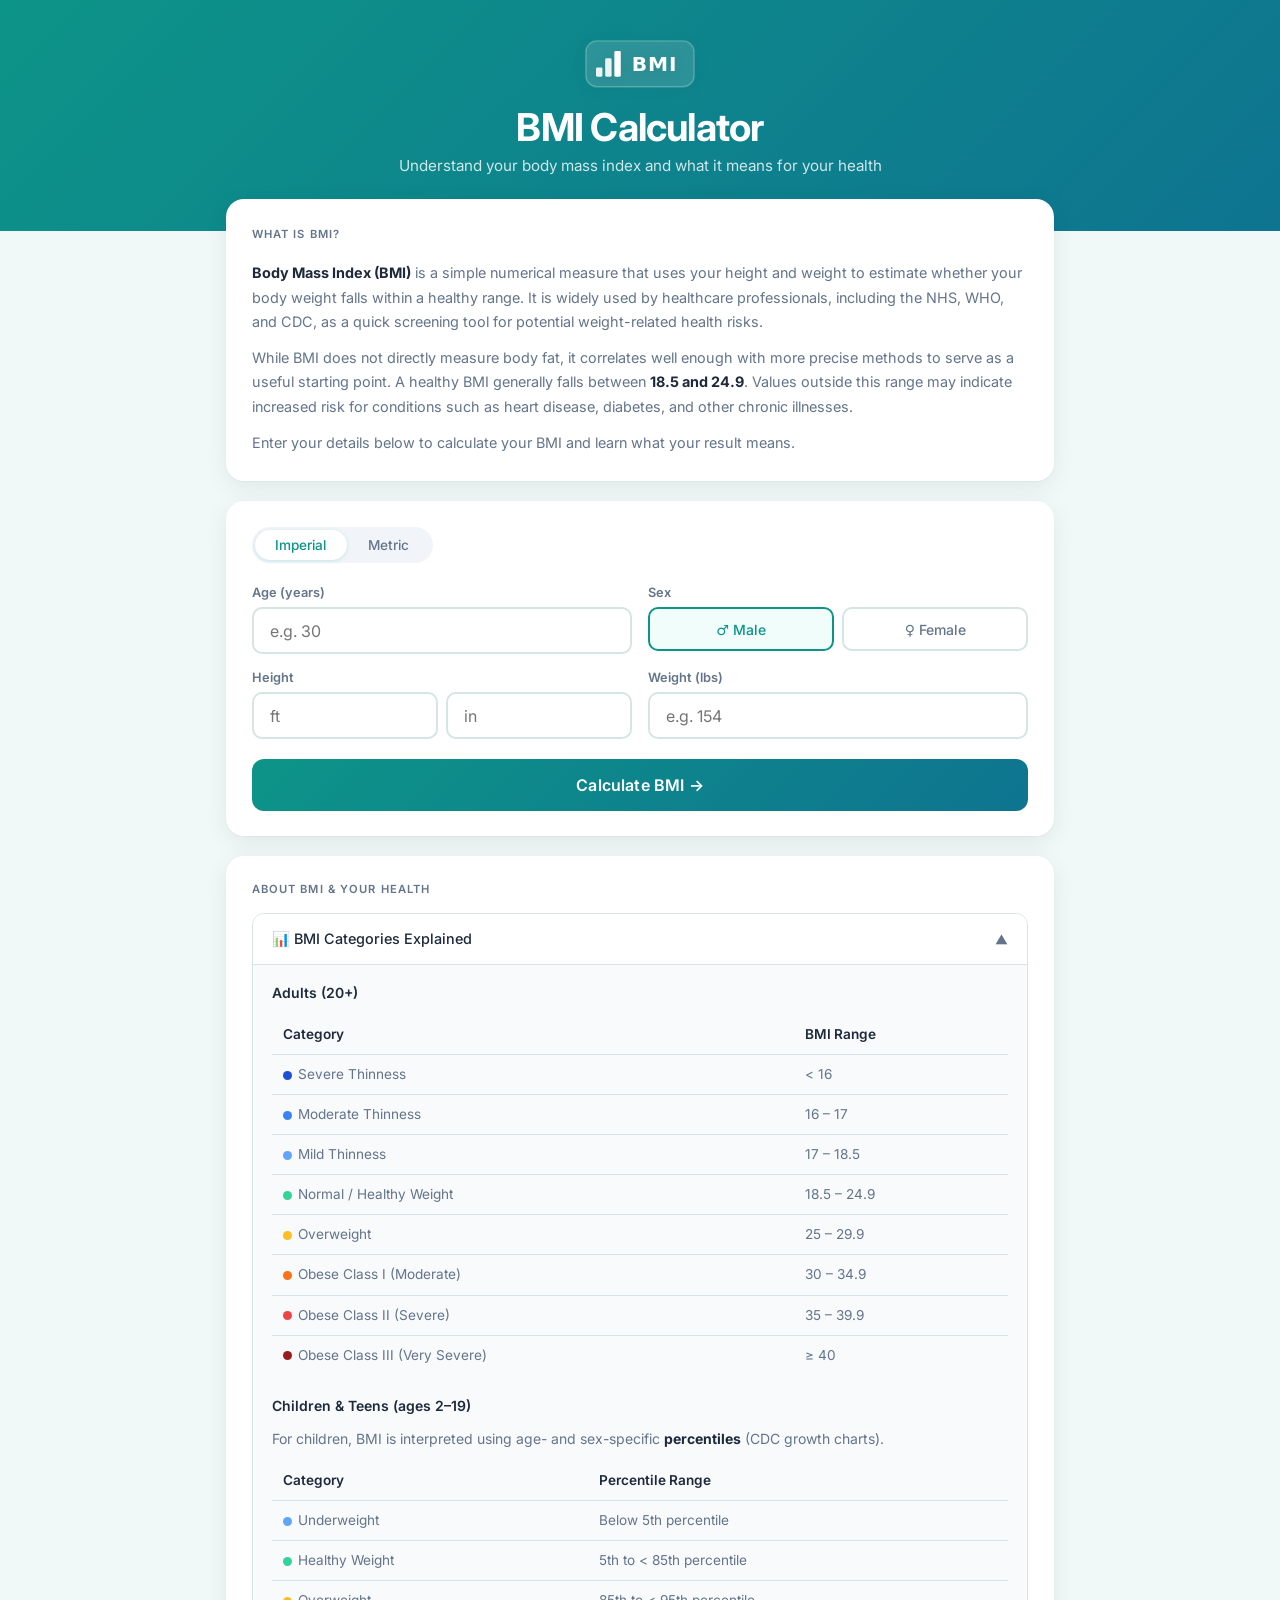
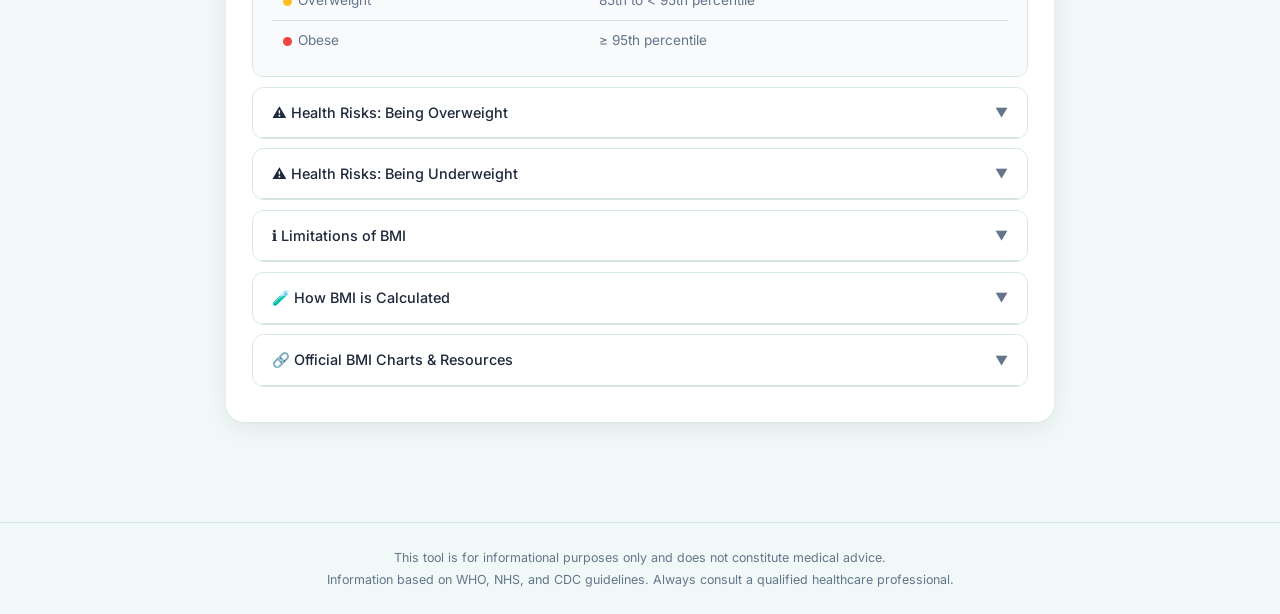
==== commit a643f044: "Add header logo and update favicon to bar chart icon Co-Authored-By: Claude Opus 4.6 <noreply@anthro" ====
--- a/index.html
+++ b/index.html
@@ -75,6 +75,7 @@
   padding: 2.5rem 1rem 3.5rem;
   text-align: center;
 }
+.header-logo { width: 110px; height: auto; margin-bottom: .75rem; filter: drop-shadow(0 2px 8px rgba(0,0,0,.15)); }
 header h1 { font-size: clamp(1.6rem, 4vw, 2.4rem); font-weight: 700; letter-spacing: -0.02em; }
 header p  { margin-top: .4rem; opacity: .8; font-size: .95rem; }
 
@@ -386,6 +387,15 @@
 <body>
 
 <header>
+  <svg class="header-logo" viewBox="0 0 120 52" fill="none" xmlns="http://www.w3.org/2000/svg" aria-hidden="true">
+    <rect x="1" y="1" width="118" height="50" rx="12" fill="rgba(255,255,255,.13)" stroke="rgba(255,255,255,.25)" stroke-width="1.5"/>
+    <!-- Bar chart icon -->
+    <rect x="12" y="30" width="7" height="10" rx="1.5" fill="rgba(255,255,255,.9)"/>
+    <rect x="22" y="20" width="7" height="20" rx="1.5" fill="rgba(255,255,255,.9)"/>
+    <rect x="32" y="12" width="7" height="28" rx="1.5" fill="#fff"/>
+    <!-- BMI text -->
+    <text x="76" y="34" text-anchor="middle" font-family="system-ui,sans-serif" font-size="22" font-weight="800" fill="#fff" letter-spacing="1">BMI</text>
+  </svg>
   <h1>BMI Calculator</h1>
   <p>Understand your body mass index and what it means for your health</p>
 </header>
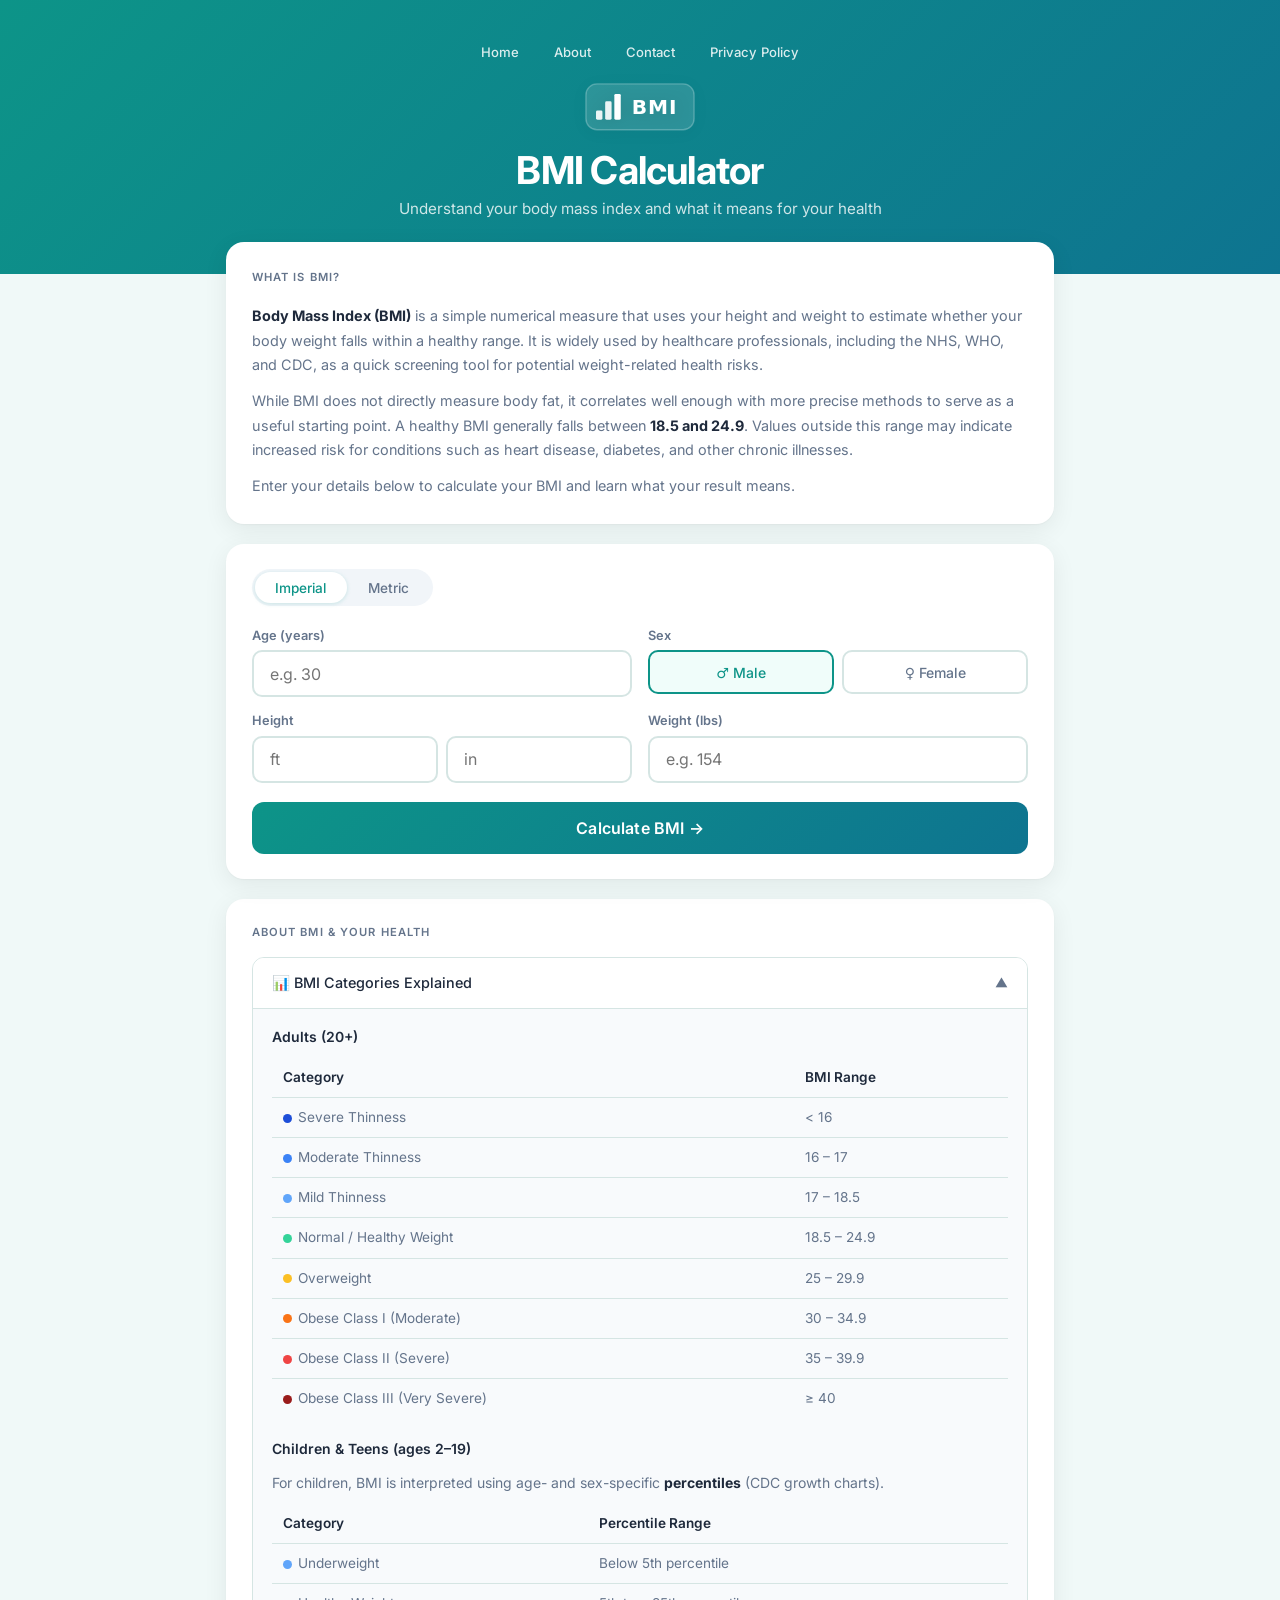
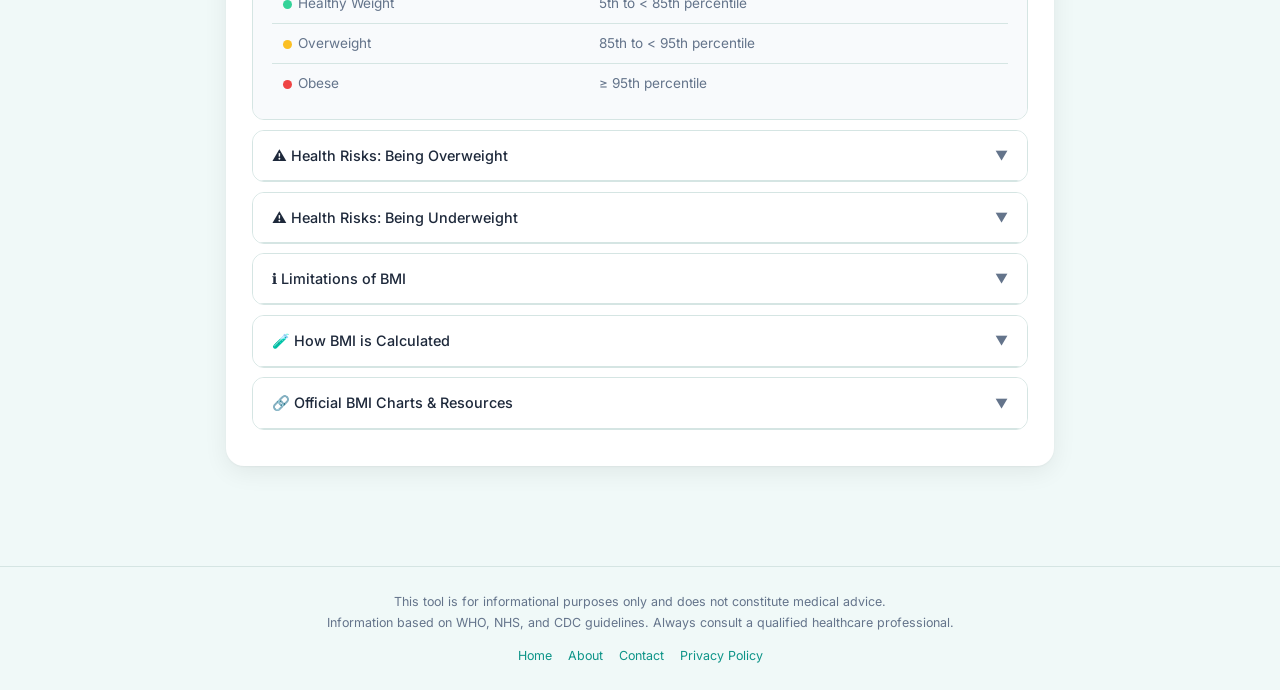
==== commit e57b9d6e: "Add site pages, SEO files, and split CSS/JS for AdSense readiness - Extract inline CSS and JS from i" ====
--- a/index.html
+++ b/index.html
@@ -28,6 +28,8 @@
 <meta name="twitter:image:alt" content="BMI Calculator — free Body Mass Index tool for adults and children">
 <link rel="preconnect" href="https://fonts.googleapis.com">
 <link href="https://fonts.googleapis.com/css2?family=Inter:wght@300;400;500;600;700&display=swap" rel="stylesheet">
+<script async src="https://pagead2.googlesyndication.com/pagead/js/adsbygoogle.js?client=ca-pub-6988631606998998"
+     crossorigin="anonymous"></script>
 <script type="application/ld+json">
 {
   "@context": "https://schema.org",
@@ -44,349 +46,17 @@
   }
 }
 </script>
-<style>
-:root {
-  --uw:  #60a5fa;
-  --nm:  #34d399;
-  --ow:  #fbbf24;
-  --ob1: #f97316;
-  --ob2: #ef4444;
-  --bg:     #f0f9f8;
-  --card:   #ffffff;
-  --text:   #1e293b;
-  --muted:  #64748b;
-  --border: #d5e5e3;
-  --accent: #0d9488;
-  --accent2:#14b8a6;
-}
-*, *::before, *::after { box-sizing: border-box; margin: 0; padding: 0; }
-
-body {
-  font-family: 'Inter', system-ui, sans-serif;
-  background: var(--bg);
-  color: var(--text);
-  min-height: 100vh;
-}
-
-/* ── Header ── */
-header {
-  background: linear-gradient(135deg, #0d9488 0%, #0e7490 100%);
-  color: #fff;
-  padding: 2.5rem 1rem 3.5rem;
-  text-align: center;
-}
-.header-logo { width: 110px; height: auto; margin-bottom: .75rem; filter: drop-shadow(0 2px 8px rgba(0,0,0,.15)); }
-header h1 { font-size: clamp(1.6rem, 4vw, 2.4rem); font-weight: 700; letter-spacing: -0.02em; }
-header p  { margin-top: .4rem; opacity: .8; font-size: .95rem; }
-
-/* ── Main container ── */
-main {
-  max-width: 860px;
-  margin: 0 auto;
-  padding: 0 1rem 3rem;
-  transform: translateY(-2rem);
-}
-
-/* ── Card ── */
-.card {
-  background: var(--card);
-  border-radius: 18px;
-  padding: 1.6rem;
-  box-shadow: 0 1px 2px rgba(0,0,0,.04), 0 6px 24px rgba(0,0,0,.07);
-  margin-bottom: 1.25rem;
-}
-.card-label {
-  font-size: .7rem;
-  font-weight: 600;
-  text-transform: uppercase;
-  letter-spacing: .1em;
-  color: var(--muted);
-  margin-bottom: 1.1rem;
-}
-
-/* ── Unit toggle ── */
-.toggle-pill {
-  display: inline-flex;
-  background: #f1f5f9;
-  border-radius: 50px;
-  padding: 3px;
-  margin-bottom: 1.4rem;
-}
-.toggle-pill button {
-  padding: .45rem 1.3rem;
-  border: none;
-  border-radius: 50px;
-  background: transparent;
-  font-family: inherit;
-  font-size: .85rem;
-  font-weight: 500;
-  color: var(--muted);
-  cursor: pointer;
-  transition: all .2s;
-}
-.toggle-pill button.active {
-  background: #fff;
-  color: var(--accent);
-  box-shadow: 0 1px 4px rgba(13,148,136,.18);
-}
-
-/* ── Form grid ── */
-.form-grid {
-  display: grid;
-  grid-template-columns: 1fr 1fr;
-  gap: 1rem;
-}
-@media (max-width: 520px) { .form-grid { grid-template-columns: 1fr; } }
-
-.fg { display: flex; flex-direction: column; gap: .45rem; }
-.fg label { font-size: .8rem; font-weight: 600; color: var(--muted); }
-
-.fg input {
-  padding: .72rem 1rem;
-  border: 2px solid var(--border);
-  border-radius: 10px;
-  font-family: inherit;
-  font-size: 1rem;
-  color: var(--text);
-  outline: none;
-  transition: border-color .2s, box-shadow .2s;
-  width: 100%;
-}
-.fg input:focus {
-  border-color: var(--accent);
-  box-shadow: 0 0 0 3px rgba(13,148,136,.12);
-}
-
-.height-row { display: flex; gap: .5rem; }
-.height-row input { flex: 1; }
-
-/* ── Gender buttons ── */
-.gender-row { display: flex; gap: .5rem; }
-.gender-btn {
-  flex: 1;
-  padding: .72rem;
-  border: 2px solid var(--border);
-  border-radius: 10px;
-  background: #fff;
-  font-family: inherit;
-  font-size: .875rem;
-  font-weight: 500;
-  color: var(--muted);
-  cursor: pointer;
-  transition: all .2s;
-  display: flex; align-items: center; justify-content: center; gap: .4rem;
-}
-.gender-btn.active { border-color: var(--accent); color: var(--accent); background: #f0fdfa; }
-
-/* ── Calc button ── */
-.calc-btn {
-  width: 100%;
-  margin-top: 1.2rem;
-  padding: 1rem;
-  background: linear-gradient(135deg, #0d9488, #0e7490);
-  color: #fff;
-  border: none;
-  border-radius: 12px;
-  font-family: inherit;
-  font-size: 1rem;
-  font-weight: 600;
-  cursor: pointer;
-  letter-spacing: .01em;
-  transition: opacity .2s, transform .15s;
-}
-.calc-btn:hover  { opacity: .9; }
-.calc-btn:active { transform: scale(.99); }
-
-/* ── Results grid ── */
-.results-grid {
-  display: grid;
-  grid-template-columns: 1fr 1fr;
-  gap: 1.25rem;
-}
-@media (max-width: 520px) { .results-grid { grid-template-columns: 1fr; } }
-
-/* ── Gauge ── */
-.gauge-wrap { text-align: center; }
-.chart-svg  { width: 100%; max-width: 280px; height: auto; display: block; margin: 0 auto; }
-#chart-marker, #chart-marker-child { transition: transform 0.5s cubic-bezier(0.34, 1.56, 0.64, 1), opacity 0.3s ease; opacity: 0; }
-
-/* ── Metrics ── */
-.metrics { display: flex; flex-direction: column; gap: .75rem; justify-content: center; }
-.metric {
-  background: #f8fafc;
-  border-radius: 10px;
-  padding: .85rem 1rem;
-  display: flex;
-  justify-content: space-between;
-  align-items: center;
-}
-.metric-label { font-size: .72rem; font-weight: 600; text-transform: uppercase; letter-spacing: .08em; color: var(--muted); }
-.metric-val   { font-size: 1.05rem; font-weight: 700; }
-
-/* ── Insight banner ── */
-.insight {
-  margin-top: 1rem;
-  padding: .9rem 1.1rem;
-  border-radius: 12px;
-  font-size: .875rem;
-  font-weight: 500;
-  line-height: 1.5;
-  display: none;
-}
-
-/* ── Scale bar ── */
-.scale-bar-outer {
-  position: relative;
-  padding-bottom: 1.4rem;
-}
-.scale-bar {
-  height: 14px;
-  border-radius: 7px;
-  background: linear-gradient(to right,
-    #60a5fa 0% 14%,
-    #34d399 14% 40%,
-    #fbbf24 40% 60%,
-    #f97316 60% 80%,
-    #ef4444 80% 100%
-  );
-  position: relative;
-}
-.scale-pin {
-  position: absolute;
-  top: -5px;
-  width: 6px;
-  height: 24px;
-  background: #1e293b;
-  border-radius: 3px;
-  transform: translateX(-50%);
-  transition: left .5s cubic-bezier(.34,1.56,.64,1);
-  display: none;
-}
-.scale-pin::before {
-  content: attr(data-label);
-  position: absolute;
-  bottom: calc(100% + 5px);
-  left: 50%;
-  transform: translateX(-50%);
-  background: #1e293b;
-  color: #fff;
-  font-size: .7rem;
-  font-weight: 700;
-  padding: .2rem .5rem;
-  border-radius: 5px;
-  white-space: nowrap;
-}
-.scale-ticks {
-  display: flex;
-  justify-content: space-between;
-  margin-top: .4rem;
-  font-size: .7rem;
-  color: var(--muted);
-  font-weight: 500;
-}
-.scale-legend {
-  display: flex;
-  flex-wrap: wrap;
-  gap: .6rem;
-  margin-top: 1rem;
-}
-.legend-item { display: flex; align-items: center; gap: .35rem; font-size: .75rem; color: var(--muted); }
-.legend-dot  { width: 10px; height: 10px; border-radius: 50%; flex-shrink: 0; }
-
-/* ── NHS note ── */
-.nhs-note {
-  background: #eff6ff;
-  border-left: 4px solid #3b82f6;
-  border-radius: 0 10px 10px 0;
-  padding: .9rem 1.1rem;
-  font-size: .82rem;
-  color: #1e40af;
-  line-height: 1.6;
-  margin-bottom: 1.25rem;
-  display: none;
-}
-
-/* ── Accordion ── */
-.acc-item {
-  border: 1px solid var(--border);
-  border-radius: 12px;
-  overflow: hidden;
-  margin-bottom: .6rem;
-}
-.acc-head {
-  display: flex;
-  justify-content: space-between;
-  align-items: center;
-  padding: 1rem 1.2rem;
-  cursor: pointer;
-  font-size: .9rem;
-  font-weight: 500;
-  background: #fff;
-  transition: background .15s;
-  user-select: none;
-}
-.acc-head:hover { background: #f8fafc; }
-.acc-arrow { font-size: .8rem; color: var(--muted); transition: transform .3s; }
-.acc-item.open .acc-arrow { transform: rotate(180deg); }
-.acc-body {
-  max-height: 0;
-  overflow: hidden;
-  transition: max-height .35s ease;
-  background: #f8fafc;
-  border-top: 1px solid var(--border);
-  font-size: .875rem;
-  color: var(--muted);
-  line-height: 1.7;
-}
-.acc-item.open .acc-body { max-height: 900px; }
-.acc-inner { padding: 1rem 1.2rem; }
-
-/* ── BMI table ── */
-.bmi-table { width: 100%; border-collapse: collapse; font-size: .85rem; }
-.bmi-table th, .bmi-table td { padding: .5rem .7rem; text-align: left; border-bottom: 1px solid var(--border); }
-.bmi-table th { font-weight: 600; color: var(--text); background: #f8fafc; }
-.bmi-table tr:last-child td { border-bottom: none; }
-.dot-inline { display: inline-block; width: 9px; height: 9px; border-radius: 50%; margin-right: .4rem; vertical-align: middle; }
-
-/* ── Risk tags ── */
-.risk-tags { display: flex; flex-wrap: wrap; gap: .45rem; margin-top: .7rem; }
-.rtag {
-  padding: .28rem .75rem;
-  border-radius: 20px;
-  font-size: .75rem;
-  font-weight: 500;
-}
-.rtag.red    { background: #fee2e2; color: #991b1b; }
-.rtag.orange { background: #ffedd5; color: #9a3412; }
-
-/* ── Limitations list ── */
-.lim-list { display: flex; flex-direction: column; gap: .6rem; margin-top: .6rem; padding-left: 1.1rem; }
-.lim-list li { font-size: .875rem; }
-
-/* ── Footer ── */
-footer {
-  text-align: center;
-  padding: 1.5rem 1rem;
-  color: var(--muted);
-  font-size: .78rem;
-  border-top: 1px solid var(--border);
-  line-height: 1.7;
-}
-
-/* ── Animate in ── */
-@keyframes fadeUp {
-  from { opacity: 0; transform: translateY(18px); }
-  to   { opacity: 1; transform: translateY(0); }
-}
-.anim-in { animation: fadeUp .4s ease both; }
-
-/* ── Hidden ── */
-.hidden { display: none !important; }
-</style>
+<link rel="stylesheet" href="style.css?v=1.01">
 </head>
 <body>
 
 <header>
+  <nav class="site-nav">
+    <a href="/">Home</a>
+    <a href="/about">About</a>
+    <a href="/contact">Contact</a>
+    <a href="/privacy">Privacy Policy</a>
+  </nav>
   <svg class="header-logo" viewBox="0 0 120 52" fill="none" xmlns="http://www.w3.org/2000/svg" aria-hidden="true">
     <rect x="1" y="1" width="118" height="50" rx="12" fill="rgba(255,255,255,.13)" stroke="rgba(255,255,255,.25)" stroke-width="1.5"/>
     <!-- Bar chart icon -->
@@ -625,20 +295,21 @@
       <div class="acc-body"><div class="acc-inner">
         <p>Excess weight is associated with significantly increased risk of these conditions:</p>
         <div class="risk-tags">
-          <span class="rtag red">Type 2 Diabetes</span>
-          <span class="rtag red">Coronary Heart Disease</span>
-          <span class="rtag red">Stroke</span>
-          <span class="rtag red">High Blood Pressure</span>
-          <span class="rtag red">Certain Cancers</span>
-          <span class="rtag orange">Sleep Apnoea</span>
-          <span class="rtag orange">Osteoarthritis</span>
-          <span class="rtag orange">Non-alcoholic Fatty Liver Disease</span>
-          <span class="rtag orange">Kidney Disease</span>
-          <span class="rtag orange">Gallbladder Disease</span>
-          <span class="rtag orange">Metabolic Syndrome</span>
-          <span class="rtag orange">Infertility</span>
-          <span class="rtag orange">Depression &amp; Anxiety</span>
-          <span class="rtag orange">Chronic Back Pain</span>
+          <a class="rtag red" href="https://www.nhs.uk/conditions/type-2-diabetes/" target="_blank" rel="noopener">Type 2 Diabetes</a>
+          <a class="rtag red" href="https://www.nhs.uk/conditions/coronary-heart-disease/" target="_blank" rel="noopener">Coronary Heart Disease</a>
+          <a class="rtag red" href="https://www.nhs.uk/conditions/stroke/" target="_blank" rel="noopener">Stroke</a>
+          <a class="rtag red" href="https://www.nhs.uk/conditions/high-blood-pressure/" target="_blank" rel="noopener">High Blood Pressure</a>
+          <a class="rtag red" href="https://www.nhs.uk/conditions/bowel-cancer/" target="_blank" rel="noopener">Bowel Cancer</a>
+          <a class="rtag red" href="https://www.nhs.uk/conditions/breast-cancer/" target="_blank" rel="noopener">Breast Cancer</a>
+          <a class="rtag orange" href="https://www.nhs.uk/conditions/sleep-apnoea/" target="_blank" rel="noopener">Sleep Apnoea</a>
+          <a class="rtag orange" href="https://www.nhs.uk/conditions/osteoarthritis/" target="_blank" rel="noopener">Osteoarthritis</a>
+          <a class="rtag orange" href="https://www.nhs.uk/conditions/non-alcoholic-fatty-liver-disease/" target="_blank" rel="noopener">Non-alcoholic Fatty Liver Disease</a>
+          <a class="rtag orange" href="https://www.nhs.uk/conditions/kidney-disease/" target="_blank" rel="noopener">Kidney Disease</a>
+          <a class="rtag orange" href="https://www.nhs.uk/conditions/gallstones/" target="_blank" rel="noopener">Gallbladder Disease</a>
+          <a class="rtag orange" href="https://www.nhs.uk/conditions/metabolic-syndrome/" target="_blank" rel="noopener">Metabolic Syndrome</a>
+          <a class="rtag orange" href="https://www.nhs.uk/conditions/infertility/" target="_blank" rel="noopener">Infertility</a>
+          <a class="rtag orange" href="https://www.nhs.uk/mental-health/conditions/depression-in-adults/" target="_blank" rel="noopener">Depression &amp; Anxiety</a>
+          <a class="rtag orange" href="https://www.nhs.uk/conditions/back-pain/" target="_blank" rel="noopener">Chronic Back Pain</a>
         </div>
       </div></div>
     </div>
@@ -651,13 +322,13 @@
       <div class="acc-body"><div class="acc-inner">
         <p>Being underweight can also carry significant health risks:</p>
         <div class="risk-tags">
-          <span class="rtag red">Malnutrition &amp; Deficiencies</span>
-          <span class="rtag red">Osteoporosis</span>
-          <span class="rtag orange">Anaemia</span>
-          <span class="rtag orange">Weakened Immune System</span>
-          <span class="rtag orange">Fertility Problems</span>
-          <span class="rtag orange">Developmental Issues (in children)</span>
-          <span class="rtag orange">Increased Surgical Risk</span>
+          <a class="rtag red" href="https://www.nhs.uk/conditions/malnutrition/" target="_blank" rel="noopener">Malnutrition &amp; Deficiencies</a>
+          <a class="rtag red" href="https://www.nhs.uk/conditions/osteoporosis/" target="_blank" rel="noopener">Osteoporosis</a>
+          <a class="rtag orange" href="https://www.nhs.uk/conditions/iron-deficiency-anaemia/" target="_blank" rel="noopener">Anaemia</a>
+          <a class="rtag orange" href="https://www.nhs.uk/live-well/healthy-weight/advice-for-underweight-adults/" target="_blank" rel="noopener">Weakened Immune System</a>
+          <a class="rtag orange" href="https://www.nhs.uk/conditions/infertility/" target="_blank" rel="noopener">Fertility Problems</a>
+          <a class="rtag orange" href="https://www.nhs.uk/live-well/healthy-weight/childrens-weight/underweight-children-6-12-advice-for-parents/" target="_blank" rel="noopener">Developmental Issues (in children)</a>
+          <a class="rtag orange" href="https://www.nhs.uk/live-well/healthy-weight/advice-for-underweight-adults/" target="_blank" rel="noopener">Increased Surgical Risk</a>
         </div>
       </div></div>
     </div>
@@ -733,319 +404,14 @@
 <footer>
   <p>This tool is for informational purposes only and does not constitute medical advice.</p>
   <p>Information based on WHO, NHS, and CDC guidelines. Always consult a qualified healthcare professional.</p>
+  <nav class="footer-links">
+    <a href="/">Home</a>
+    <a href="/about">About</a>
+    <a href="/contact">Contact</a>
+    <a href="/privacy">Privacy Policy</a>
+  </nav>
 </footer>
 
-<script>
-// ── CDC BMI-for-age LMS data (ages 2–20, 6-month intervals) ──
-// Each entry: [ageMonths, L, M, S]
-const LMS_BOYS = [
-  [24,-2.37,16.86,0.0763],[30,-1.81,16.47,0.0762],[36,-1.39,16.17,0.0769],
-  [42,-1.07,15.93,0.0780],[48,-0.82,15.75,0.0794],[54,-0.62,15.60,0.0810],
-  [60,-0.46,15.49,0.0829],[66,-0.33,15.42,0.0849],[72,-0.22,15.39,0.0872],
-  [78,-0.12,15.39,0.0896],[84,-0.04,15.43,0.0921],[90,0.03,15.50,0.0947],
-  [96,0.09,15.61,0.0974],[102,0.13,15.75,0.1001],[108,0.17,15.92,0.1028],
-  [114,0.19,16.12,0.1055],[120,0.21,16.36,0.1082],[126,0.22,16.62,0.1108],
-  [132,0.22,16.92,0.1133],[138,0.22,17.24,0.1156],[144,0.21,17.58,0.1178],
-  [150,0.20,17.94,0.1198],[156,0.19,18.32,0.1217],[162,0.17,18.70,0.1233],
-  [168,0.15,19.09,0.1248],[174,0.13,19.48,0.1261],[180,0.11,19.86,0.1272],
-  [186,0.09,20.24,0.1281],[192,0.07,20.60,0.1289],[198,0.05,20.95,0.1296],
-  [204,0.03,21.28,0.1301],[210,0.01,21.59,0.1306],[216,-0.01,21.89,0.1309],
-  [222,-0.03,22.17,0.1312],[228,-0.05,22.43,0.1314],[234,-0.07,22.67,0.1316],
-  [240,-0.09,22.90,0.1317]
-];
-const LMS_GIRLS = [
-  [24,-1.50,16.40,0.0810],[30,-0.97,16.05,0.0828],[36,-0.59,15.79,0.0849],
-  [42,-0.30,15.59,0.0873],[48,-0.07,15.44,0.0899],[54,0.10,15.33,0.0927],
-  [60,0.23,15.27,0.0957],[66,0.32,15.24,0.0988],[72,0.38,15.26,0.1020],
-  [78,0.42,15.32,0.1052],[84,0.45,15.42,0.1085],[90,0.46,15.55,0.1118],
-  [96,0.46,15.71,0.1150],[102,0.46,15.91,0.1181],[108,0.44,16.14,0.1211],
-  [114,0.42,16.40,0.1239],[120,0.40,16.69,0.1266],[126,0.37,17.01,0.1291],
-  [132,0.34,17.36,0.1314],[138,0.30,17.73,0.1335],[144,0.26,18.12,0.1354],
-  [150,0.22,18.52,0.1370],[156,0.18,18.92,0.1384],[162,0.14,19.30,0.1396],
-  [168,0.10,19.66,0.1406],[174,0.07,20.00,0.1414],[180,0.03,20.30,0.1420],
-  [186,0.00,20.57,0.1425],[192,-0.03,20.81,0.1429],[198,-0.06,21.02,0.1432],
-  [204,-0.08,21.20,0.1434],[210,-0.11,21.36,0.1436],[216,-0.13,21.50,0.1437],
-  [222,-0.15,21.62,0.1438],[228,-0.17,21.73,0.1439],[234,-0.19,21.82,0.1439],
-  [240,-0.21,21.90,0.1440]
-];
-
-// Standard normal CDF (Abramowitz & Stegun)
-function normalCDF(z) {
-  if (z < -6) return 0;
-  if (z > 6) return 1;
-  const a1 = 0.254829592, a2 = -0.284496736, a3 = 1.421413741;
-  const a4 = -1.453152027, a5 = 1.061405429, p = 0.3275911;
-  const sign = z < 0 ? -1 : 1;
-  const x = Math.abs(z) / Math.sqrt(2);
-  const t = 1 / (1 + p * x);
-  const y = 1 - (((((a5 * t + a4) * t) + a3) * t + a2) * t + a1) * t * Math.exp(-x * x);
-  return 0.5 * (1 + sign * y);
-}
-
-// Inverse normal CDF (rational approximation)
-function invNormalCDF(p) {
-  if (p <= 0) return -6;
-  if (p >= 1) return 6;
-  if (p < 0.5) return -invNormalCDF(1 - p);
-  const t = Math.sqrt(-2 * Math.log(1 - p));
-  const c0 = 2.515517, c1 = 0.802853, c2 = 0.010328;
-  const d1 = 1.432788, d2 = 0.189269, d3 = 0.001308;
-  return t - (c0 + c1 * t + c2 * t * t) / (1 + d1 * t + d2 * t * t + d3 * t * t * t);
-}
-
-// Interpolate LMS values for a given age
-function getLMS(ageMonths, sex) {
-  const data = sex === 'male' ? LMS_BOYS : LMS_GIRLS;
-  const clamped = Math.max(24, Math.min(240, ageMonths));
-  let i = 0;
-  while (i < data.length - 1 && data[i + 1][0] <= clamped) i++;
-  if (i >= data.length - 1) return { L: data[data.length - 1][1], M: data[data.length - 1][2], S: data[data.length - 1][3] };
-  const [a0, L0, M0, S0] = data[i];
-  const [a1, L1, M1, S1] = data[i + 1];
-  const frac = (clamped - a0) / (a1 - a0);
-  return { L: L0 + frac * (L1 - L0), M: M0 + frac * (M1 - M0), S: S0 + frac * (S1 - S0) };
-}
-
-// BMI percentile for a child
-function calcPercentile(bmi, ageMonths, sex) {
-  const { L, M, S } = getLMS(ageMonths, sex);
-  const z = Math.abs(L) > 0.001 ? (Math.pow(bmi / M, L) - 1) / (L * S) : Math.log(bmi / M) / S;
-  return normalCDF(z) * 100;
-}
-
-// BMI at a given percentile for a child
-function bmiAtPercentile(pct, ageMonths, sex) {
-  const { L, M, S } = getLMS(ageMonths, sex);
-  const z = invNormalCDF(pct / 100);
-  return Math.abs(L) > 0.001 ? M * Math.pow(1 + L * S * z, 1 / L) : M * Math.exp(S * z);
-}
-
-// Child BMI category based on percentile (CDC cut-points)
-function getChildCategory(pct) {
-  if (pct < 5)  return { label: 'Underweight', color: '#60a5fa' };
-  if (pct < 85) return { label: 'Healthy Weight', color: '#059669' };
-  if (pct < 95) return { label: 'Overweight', color: '#d97706' };
-  return { label: 'Obese', color: '#dc2626' };
-}
-
-// Ordinal suffix helper
-function ordinal(n) {
-  const s = ['th', 'st', 'nd', 'rd'];
-  const v = n % 100;
-  return n + (s[(v - 20) % 10] || s[v] || s[0]);
-}
-
-// ── Bar chart marker (adult) ──
-function updateChartMarker(bmi) {
-  const clipped = Math.min(Math.max(bmi, 10), 45);
-  const y = 8 + (45 - clipped) / 35 * 234;
-  const marker = document.getElementById('chart-marker');
-  marker.style.transform = `translateY(${y.toFixed(1)}px)`;
-  marker.style.opacity   = '1';
-  document.getElementById('m-bmi').textContent = 'BMI ' + bmi.toFixed(1);
-}
-
-// ── Bar chart marker (child percentile) ──
-function updateChildChartMarker(percentile) {
-  const clipped = Math.min(Math.max(percentile, 0), 100);
-  const y = 8 + (100 - clipped) / 100 * 234;
-  const marker = document.getElementById('chart-marker-child');
-  marker.style.transform = `translateY(${y.toFixed(1)}px)`;
-  marker.style.opacity   = '1';
-  const pctRound = Math.max(1, Math.min(99, Math.round(percentile)));
-  document.getElementById('m-pct').textContent = percentile < 1 ? '<1st' : percentile > 99 ? '>99th' : ordinal(pctRound);
-}
-
-// ── State ──
-let unit   = 'imperial';
-let gender = 'male';
-
-function setUnit(u) {
-  unit = u;
-  document.getElementById('btn-imperial').classList.toggle('active', u === 'imperial');
-  document.getElementById('btn-metric').classList.toggle('active', u === 'metric');
-  document.getElementById('height-imperial').style.display = u === 'imperial' ? 'flex' : 'none';
-  document.getElementById('inp-cm').style.display = u === 'metric' ? 'block' : 'none';
-  document.getElementById('lbl-weight').textContent = u === 'imperial' ? 'Weight (lbs)' : 'Weight (kg)';
-  document.getElementById('inp-weight').placeholder = u === 'imperial' ? 'e.g. 154' : 'e.g. 70';
-}
-
-function setGender(g) {
-  gender = g;
-  document.getElementById('btn-male').classList.toggle('active', g === 'male');
-  document.getElementById('btn-female').classList.toggle('active', g === 'female');
-}
-
-// ── BMI category helper ──
-function getCategory(bmi) {
-  if (bmi < 16)   return { label: 'Severe Thinness',   color: '#1d4ed8' };
-  if (bmi < 17)   return { label: 'Moderate Thinness', color: '#3b82f6' };
-  if (bmi < 18.5) return { label: 'Mild Thinness',     color: '#60a5fa' };
-  if (bmi < 25)   return { label: 'Normal Weight',     color: '#059669' };
-  if (bmi < 30)   return { label: 'Overweight',        color: '#d97706' };
-  if (bmi < 35)   return { label: 'Obese Class I',     color: '#ea580c' };
-  if (bmi < 40)   return { label: 'Obese Class II',    color: '#dc2626' };
-  return            { label: 'Obese Class III',         color: '#991b1b' };
-}
-
-// ── Calculate ──
-function calculate() {
-  const ageVal = parseFloat(document.getElementById('inp-age').value);
-  let heightM, weightKg;
-
-  if (unit === 'imperial') {
-    const ft  = parseFloat(document.getElementById('inp-ft').value)     || 0;
-    const ins = parseFloat(document.getElementById('inp-in').value)     || 0;
-    const totalIn = ft * 12 + ins;
-    if (totalIn <= 0) { shake('inp-ft'); return; }
-    heightM = totalIn * 0.0254;
-    const wLbs = parseFloat(document.getElementById('inp-weight').value);
-    if (!wLbs || wLbs <= 0) { shake('inp-weight'); return; }
-    weightKg = wLbs * 0.453592;
-  } else {
-    const cm = parseFloat(document.getElementById('inp-cm').value);
-    if (!cm || cm <= 0) { shake('inp-cm'); return; }
-    heightM = cm / 100;
-    const wKg = parseFloat(document.getElementById('inp-weight').value);
-    if (!wKg || wKg <= 0) { shake('inp-weight'); return; }
-    weightKg = wKg;
-  }
-
-  const bmi = weightKg / (heightM * heightM);
-  const bmiPrime = bmi / 25;
-  const pi = weightKg / (heightM ** 3);
-  const isChild = ageVal >= 2 && ageVal < 20;
-
-  let cat, rangeStr;
-  const ib = document.getElementById('insight-box');
-  let insightMsg = '', insightBg = '', insightColor = '';
-
-  if (isChild) {
-    // ── Child: use CDC percentile-based categories ──
-    const ageMonths = Math.round(ageVal * 12);
-    const percentile = calcPercentile(bmi, ageMonths, gender);
-    cat = getChildCategory(percentile);
-
-    // Healthy weight range from 5th–85th percentile BMI
-    const bmiLow  = bmiAtPercentile(5, ageMonths, gender);
-    const bmiHigh = bmiAtPercentile(85, ageMonths, gender);
-    const minKg = bmiLow * heightM * heightM;
-    const maxKg = bmiHigh * heightM * heightM;
-    if (unit === 'imperial') {
-      rangeStr = `${(minKg / 0.453592).toFixed(1)} – ${(maxKg / 0.453592).toFixed(1)} lbs`;
-    } else {
-      rangeStr = `${minKg.toFixed(1)} – ${maxKg.toFixed(1)} kg`;
-    }
-
-    // Show percentile
-    const pctRound = Math.max(1, Math.min(99, Math.round(percentile)));
-    let pctDisplay;
-    if (percentile < 1) pctDisplay = '<1st';
-    else if (percentile > 99) pctDisplay = '>99th';
-    else pctDisplay = ordinal(pctRound);
-    document.getElementById('metric-pct').classList.remove('hidden');
-    document.getElementById('r-pct').textContent = pctDisplay;
-
-    // Toggle to child chart
-    document.getElementById('chart-svg').style.display = 'none';
-    document.getElementById('chart-svg-child').style.display = '';
-    document.getElementById('legend-adult').classList.add('hidden');
-    document.getElementById('legend-child').classList.remove('hidden');
-    document.getElementById('chart-label').textContent = 'Percentile Chart';
-    updateChildChartMarker(percentile);
-
-    // Insight
-    if (percentile < 5) {
-      insightMsg = `At the ${pctDisplay} percentile, this child is classified as underweight for their age and sex. Consider discussing healthy weight gain with a doctor.`;
-      insightBg = '#eff6ff'; insightColor = '#1e40af';
-    } else if (percentile < 85) {
-      insightMsg = `At the ${pctDisplay} percentile, this child is at a healthy weight for their age and sex. Encourage a balanced diet and regular physical activity.`;
-      insightBg = '#f0fdf4'; insightColor = '#166534';
-    } else if (percentile < 95) {
-      insightMsg = `At the ${pctDisplay} percentile, this child is classified as overweight for their age and sex. Consider discussing healthy habits with a doctor.`;
-      insightBg = '#fff7ed'; insightColor = '#9a3412';
-    } else {
-      insightMsg = `At the ${pctDisplay} percentile, this child is classified as obese for their age and sex. It is recommended to consult a doctor for guidance.`;
-      insightBg = '#fff7ed'; insightColor = '#9a3412';
-    }
-  } else {
-    // ── Adult: use fixed BMI categories ──
-    cat = getCategory(bmi);
-    const minKg = 18.5 * heightM * heightM;
-    const maxKg = 24.9 * heightM * heightM;
-    if (unit === 'imperial') {
-      rangeStr = `${(minKg / 0.453592).toFixed(1)} – ${(maxKg / 0.453592).toFixed(1)} lbs`;
-    } else {
-      rangeStr = `${minKg.toFixed(1)} – ${maxKg.toFixed(1)} kg`;
-    }
-    document.getElementById('metric-pct').classList.add('hidden');
-
-    // Toggle to adult chart
-    document.getElementById('chart-svg').style.display = '';
-    document.getElementById('chart-svg-child').style.display = 'none';
-    document.getElementById('legend-adult').classList.remove('hidden');
-    document.getElementById('legend-child').classList.add('hidden');
-    document.getElementById('chart-label').textContent = 'BMI Chart';
-
-    // Insight
-    if (bmi < 18.5) {
-      const diffKg = (18.5 * heightM * heightM) - weightKg;
-      const diffLbs = diffKg / 0.453592;
-      const amount = unit === 'imperial' ? `${diffLbs.toFixed(1)} lbs` : `${diffKg.toFixed(1)} kg`;
-      insightMsg = `You are ${amount} below the healthy weight range. Consider speaking to your GP about healthy weight gain.`;
-      insightBg = '#eff6ff'; insightColor = '#1e40af';
-    } else if (bmi < 25) {
-      insightMsg = 'Great news — your BMI is within the healthy range. Maintain a balanced diet and regular physical activity.';
-      insightBg = '#f0fdf4'; insightColor = '#166534';
-    } else {
-      const diffKg = weightKg - (24.9 * heightM * heightM);
-      const diffLbs = diffKg / 0.453592;
-      const amount = unit === 'imperial' ? `${diffLbs.toFixed(1)} lbs` : `${diffKg.toFixed(1)} kg`;
-      insightMsg = `You are ${amount} above the healthy weight range. Even small reductions in weight can significantly improve health outcomes.`;
-      insightBg = '#fff7ed'; insightColor = '#9a3412';
-    }
-  }
-
-  // Update metrics
-  document.getElementById('r-bmi').textContent     = bmi.toFixed(1);
-  document.getElementById('r-cat').textContent     = cat.label;
-  document.getElementById('r-cat').style.color     = cat.color;
-  document.getElementById('r-range').textContent   = rangeStr;
-  document.getElementById('r-prime').textContent   = bmiPrime.toFixed(2);
-  document.getElementById('r-ponderal').textContent = pi.toFixed(2) + ' kg/m³';
-  ib.textContent = insightMsg;
-  ib.style.cssText = `background:${insightBg}; color:${insightColor}; border-radius:10px; border-left:3px solid ${insightColor}; padding:.8rem 1rem; margin-top:.9rem; font-size:.82rem; line-height:1.6; display:block;`;
-
-  // Chart marker (adult only — child marker updated in branch above)
-  if (!isChild) updateChartMarker(bmi);
-
-  // Show results
-  const wrap = document.getElementById('results-wrap');
-  wrap.classList.remove('hidden');
-  document.getElementById('nhs-note').style.display = 'block';
-
-  // Smooth scroll
-  setTimeout(() => wrap.scrollIntoView({ behavior: 'smooth', block: 'start' }), 50);
-}
-
-
-// ── Accordion ──
-function toggleAcc(head) {
-  head.parentElement.classList.toggle('open');
-}
-
-// ── Input shake on error ──
-function shake(id) {
-  const el = document.getElementById(id);
-  el.style.borderColor = '#ef4444';
-  el.style.animation = 'none';
-  el.offsetHeight; // reflow
-  el.style.animation = 'shakeX .3s ease';
-  setTimeout(() => { el.style.borderColor = ''; el.style.animation = ''; }, 600);
-}
-
-// Allow Enter key to calculate
-document.addEventListener('keydown', e => { if (e.key === 'Enter') calculate(); });
-</script>
+<script src="script.js?v=1.01"></script>
 </body>
 </html>
--- a/style.css
+++ b/style.css
@@ -0,0 +1,453 @@
+:root {
+  --uw:  #60a5fa;
+  --nm:  #34d399;
+  --ow:  #fbbf24;
+  --ob1: #f97316;
+  --ob2: #ef4444;
+  --bg:     #f0f9f8;
+  --card:   #ffffff;
+  --text:   #1e293b;
+  --muted:  #64748b;
+  --border: #d5e5e3;
+  --accent: #0d9488;
+  --accent2:#14b8a6;
+}
+*, *::before, *::after { box-sizing: border-box; margin: 0; padding: 0; }
+
+body {
+  font-family: 'Inter', system-ui, sans-serif;
+  background: var(--bg);
+  color: var(--text);
+  min-height: 100vh;
+}
+
+/* ── Header ── */
+header {
+  background: linear-gradient(135deg, #0d9488 0%, #0e7490 100%);
+  color: #fff;
+  padding: 2.5rem 1rem 3.5rem;
+  text-align: center;
+}
+.header-logo { width: 110px; height: auto; margin-bottom: .75rem; filter: drop-shadow(0 2px 8px rgba(0,0,0,.15)); }
+header h1 { font-size: clamp(1.6rem, 4vw, 2.4rem); font-weight: 700; letter-spacing: -0.02em; }
+header p  { margin-top: .4rem; opacity: .8; font-size: .95rem; }
+
+/* ── Site nav ── */
+.site-nav {
+  display: flex;
+  justify-content: center;
+  gap: 1.2rem;
+  margin-bottom: 1.2rem;
+  flex-wrap: wrap;
+}
+.site-nav a {
+  color: rgba(255,255,255,.85);
+  text-decoration: none;
+  font-size: .82rem;
+  font-weight: 500;
+  padding: .25rem .5rem;
+  border-radius: 6px;
+  transition: background .2s, color .2s;
+}
+.site-nav a:hover { background: rgba(255,255,255,.15); color: #fff; }
+
+/* ── Main container ── */
+main {
+  max-width: 860px;
+  margin: 0 auto;
+  padding: 0 1rem 3rem;
+  transform: translateY(-2rem);
+}
+
+/* ── Card ── */
+.card {
+  background: var(--card);
+  border-radius: 18px;
+  padding: 1.6rem;
+  box-shadow: 0 1px 2px rgba(0,0,0,.04), 0 6px 24px rgba(0,0,0,.07);
+  margin-bottom: 1.25rem;
+}
+.card-label {
+  font-size: .7rem;
+  font-weight: 600;
+  text-transform: uppercase;
+  letter-spacing: .1em;
+  color: var(--muted);
+  margin-bottom: 1.1rem;
+}
+
+/* ── Unit toggle ── */
+.toggle-pill {
+  display: inline-flex;
+  background: #f1f5f9;
+  border-radius: 50px;
+  padding: 3px;
+  margin-bottom: 1.4rem;
+}
+.toggle-pill button {
+  padding: .45rem 1.3rem;
+  border: none;
+  border-radius: 50px;
+  background: transparent;
+  font-family: inherit;
+  font-size: .85rem;
+  font-weight: 500;
+  color: var(--muted);
+  cursor: pointer;
+  transition: all .2s;
+}
+.toggle-pill button.active {
+  background: #fff;
+  color: var(--accent);
+  box-shadow: 0 1px 4px rgba(13,148,136,.18);
+}
+
+/* ── Form grid ── */
+.form-grid {
+  display: grid;
+  grid-template-columns: 1fr 1fr;
+  gap: 1rem;
+}
+@media (max-width: 520px) { .form-grid { grid-template-columns: 1fr; } }
+
+.fg { display: flex; flex-direction: column; gap: .45rem; }
+.fg label { font-size: .8rem; font-weight: 600; color: var(--muted); }
+
+.fg input {
+  padding: .72rem 1rem;
+  border: 2px solid var(--border);
+  border-radius: 10px;
+  font-family: inherit;
+  font-size: 1rem;
+  color: var(--text);
+  outline: none;
+  transition: border-color .2s, box-shadow .2s;
+  width: 100%;
+}
+.fg input:focus {
+  border-color: var(--accent);
+  box-shadow: 0 0 0 3px rgba(13,148,136,.12);
+}
+
+.height-row { display: flex; gap: .5rem; }
+.height-row input { flex: 1; }
+
+/* ── Gender buttons ── */
+.gender-row { display: flex; gap: .5rem; }
+.gender-btn {
+  flex: 1;
+  padding: .72rem;
+  border: 2px solid var(--border);
+  border-radius: 10px;
+  background: #fff;
+  font-family: inherit;
+  font-size: .875rem;
+  font-weight: 500;
+  color: var(--muted);
+  cursor: pointer;
+  transition: all .2s;
+  display: flex; align-items: center; justify-content: center; gap: .4rem;
+}
+.gender-btn.active { border-color: var(--accent); color: var(--accent); background: #f0fdfa; }
+
+/* ── Calc button ── */
+.calc-btn {
+  width: 100%;
+  margin-top: 1.2rem;
+  padding: 1rem;
+  background: linear-gradient(135deg, #0d9488, #0e7490);
+  color: #fff;
+  border: none;
+  border-radius: 12px;
+  font-family: inherit;
+  font-size: 1rem;
+  font-weight: 600;
+  cursor: pointer;
+  letter-spacing: .01em;
+  transition: opacity .2s, transform .15s;
+}
+.calc-btn:hover  { opacity: .9; }
+.calc-btn:active { transform: scale(.99); }
+
+/* ── Results grid ── */
+.results-grid {
+  display: grid;
+  grid-template-columns: 1fr 1fr;
+  gap: 1.25rem;
+}
+@media (max-width: 520px) { .results-grid { grid-template-columns: 1fr; } }
+
+/* ── Gauge ── */
+.gauge-wrap { text-align: center; }
+.chart-svg  { width: 100%; max-width: 280px; height: auto; display: block; margin: 0 auto; }
+#chart-marker, #chart-marker-child { transition: transform 0.5s cubic-bezier(0.34, 1.56, 0.64, 1), opacity 0.3s ease; opacity: 0; }
+
+/* ── Metrics ── */
+.metrics { display: flex; flex-direction: column; gap: .75rem; justify-content: center; }
+.metric {
+  background: #f8fafc;
+  border-radius: 10px;
+  padding: .85rem 1rem;
+  display: flex;
+  justify-content: space-between;
+  align-items: center;
+}
+.metric-label { font-size: .72rem; font-weight: 600; text-transform: uppercase; letter-spacing: .08em; color: var(--muted); }
+.metric-val   { font-size: 1.05rem; font-weight: 700; }
+
+/* ── Insight banner ── */
+.insight {
+  margin-top: 1rem;
+  padding: .9rem 1.1rem;
+  border-radius: 12px;
+  font-size: .875rem;
+  font-weight: 500;
+  line-height: 1.5;
+  display: none;
+}
+
+/* ── Scale bar ── */
+.scale-bar-outer {
+  position: relative;
+  padding-bottom: 1.4rem;
+}
+.scale-bar {
+  height: 14px;
+  border-radius: 7px;
+  background: linear-gradient(to right,
+    #60a5fa 0% 14%,
+    #34d399 14% 40%,
+    #fbbf24 40% 60%,
+    #f97316 60% 80%,
+    #ef4444 80% 100%
+  );
+  position: relative;
+}
+.scale-pin {
+  position: absolute;
+  top: -5px;
+  width: 6px;
+  height: 24px;
+  background: #1e293b;
+  border-radius: 3px;
+  transform: translateX(-50%);
+  transition: left .5s cubic-bezier(.34,1.56,.64,1);
+  display: none;
+}
+.scale-pin::before {
+  content: attr(data-label);
+  position: absolute;
+  bottom: calc(100% + 5px);
+  left: 50%;
+  transform: translateX(-50%);
+  background: #1e293b;
+  color: #fff;
+  font-size: .7rem;
+  font-weight: 700;
+  padding: .2rem .5rem;
+  border-radius: 5px;
+  white-space: nowrap;
+}
+.scale-ticks {
+  display: flex;
+  justify-content: space-between;
+  margin-top: .4rem;
+  font-size: .7rem;
+  color: var(--muted);
+  font-weight: 500;
+}
+.scale-legend {
+  display: flex;
+  flex-wrap: wrap;
+  gap: .6rem;
+  margin-top: 1rem;
+}
+.legend-item { display: flex; align-items: center; gap: .35rem; font-size: .75rem; color: var(--muted); }
+.legend-dot  { width: 10px; height: 10px; border-radius: 50%; flex-shrink: 0; }
+
+/* ── NHS note ── */
+.nhs-note {
+  background: #eff6ff;
+  border-left: 4px solid #3b82f6;
+  border-radius: 0 10px 10px 0;
+  padding: .9rem 1.1rem;
+  font-size: .82rem;
+  color: #1e40af;
+  line-height: 1.6;
+  margin-bottom: 1.25rem;
+  display: none;
+}
+
+/* ── Accordion ── */
+.acc-item {
+  border: 1px solid var(--border);
+  border-radius: 12px;
+  overflow: hidden;
+  margin-bottom: .6rem;
+}
+.acc-head {
+  display: flex;
+  justify-content: space-between;
+  align-items: center;
+  padding: 1rem 1.2rem;
+  cursor: pointer;
+  font-size: .9rem;
+  font-weight: 500;
+  background: #fff;
+  transition: background .15s;
+  user-select: none;
+}
+.acc-head:hover { background: #f8fafc; }
+.acc-arrow { font-size: .8rem; color: var(--muted); transition: transform .3s; }
+.acc-item.open .acc-arrow { transform: rotate(180deg); }
+.acc-body {
+  max-height: 0;
+  overflow: hidden;
+  transition: max-height .35s ease;
+  background: #f8fafc;
+  border-top: 1px solid var(--border);
+  font-size: .875rem;
+  color: var(--muted);
+  line-height: 1.7;
+}
+.acc-item.open .acc-body { max-height: 900px; }
+.acc-inner { padding: 1rem 1.2rem; }
+
+/* ── BMI table ── */
+.bmi-table { width: 100%; border-collapse: collapse; font-size: .85rem; }
+.bmi-table th, .bmi-table td { padding: .5rem .7rem; text-align: left; border-bottom: 1px solid var(--border); }
+.bmi-table th { font-weight: 600; color: var(--text); background: #f8fafc; }
+.bmi-table tr:last-child td { border-bottom: none; }
+.dot-inline { display: inline-block; width: 9px; height: 9px; border-radius: 50%; margin-right: .4rem; vertical-align: middle; }
+
+/* ── Risk tags ── */
+.risk-tags { display: flex; flex-wrap: wrap; gap: .45rem; margin-top: .7rem; }
+.rtag {
+  padding: .28rem .75rem;
+  border-radius: 20px;
+  font-size: .75rem;
+  font-weight: 500;
+  text-decoration: none;
+  transition: filter .2s, transform .15s;
+}
+.rtag:hover { filter: brightness(.92); transform: translateY(-1px); }
+.rtag.red    { background: #fee2e2; color: #991b1b; }
+.rtag.orange { background: #ffedd5; color: #9a3412; }
+
+/* ── Limitations list ── */
+.lim-list { display: flex; flex-direction: column; gap: .6rem; margin-top: .6rem; padding-left: 1.1rem; }
+.lim-list li { font-size: .875rem; }
+
+/* ── Footer ── */
+footer {
+  text-align: center;
+  padding: 1.5rem 1rem;
+  color: var(--muted);
+  font-size: .78rem;
+  border-top: 1px solid var(--border);
+  line-height: 1.7;
+}
+.footer-links {
+  display: flex;
+  justify-content: center;
+  gap: 1rem;
+  margin-top: .75rem;
+  flex-wrap: wrap;
+}
+.footer-links a {
+  color: var(--accent);
+  text-decoration: none;
+  font-size: .78rem;
+  transition: color .2s;
+}
+.footer-links a:hover { color: var(--text); }
+
+/* ── Page content (about, privacy, contact) ── */
+.page-content {
+  max-width: 760px;
+  margin: 0 auto;
+  padding: 0 1rem 3rem;
+  transform: translateY(-2rem);
+}
+.page-content .card {
+  line-height: 1.8;
+  color: var(--muted);
+  font-size: .9rem;
+}
+.page-content h2 {
+  font-size: 1.15rem;
+  font-weight: 700;
+  color: var(--text);
+  margin-top: 1.6rem;
+  margin-bottom: .5rem;
+}
+.page-content h2:first-child { margin-top: 0; }
+.page-content p { margin-bottom: .7rem; }
+.page-content ul {
+  padding-left: 1.2rem;
+  margin-bottom: .7rem;
+}
+.page-content ul li {
+  margin-bottom: .35rem;
+  font-size: .875rem;
+}
+.page-content a { color: var(--accent); }
+.page-content a:hover { color: var(--text); }
+
+/* ── Contact form ── */
+.contact-form {
+  display: flex;
+  flex-direction: column;
+  gap: 1rem;
+  margin-top: 1rem;
+}
+.contact-form label {
+  font-size: .8rem;
+  font-weight: 600;
+  color: var(--muted);
+  display: flex;
+  flex-direction: column;
+  gap: .4rem;
+}
+.contact-form input,
+.contact-form textarea {
+  padding: .72rem 1rem;
+  border: 2px solid var(--border);
+  border-radius: 10px;
+  font-family: inherit;
+  font-size: 1rem;
+  color: var(--text);
+  outline: none;
+  transition: border-color .2s, box-shadow .2s;
+  width: 100%;
+}
+.contact-form input:focus,
+.contact-form textarea:focus {
+  border-color: var(--accent);
+  box-shadow: 0 0 0 3px rgba(13,148,136,.12);
+}
+.contact-form textarea { resize: vertical; min-height: 140px; }
+.contact-form button {
+  align-self: flex-start;
+  padding: .8rem 2rem;
+  background: linear-gradient(135deg, #0d9488, #0e7490);
+  color: #fff;
+  border: none;
+  border-radius: 10px;
+  font-family: inherit;
+  font-size: .95rem;
+  font-weight: 600;
+  cursor: pointer;
+  transition: opacity .2s;
+}
+.contact-form button:hover { opacity: .9; }
+
+/* ── Animate in ── */
+@keyframes fadeUp {
+  from { opacity: 0; transform: translateY(18px); }
+  to   { opacity: 1; transform: translateY(0); }
+}
+.anim-in { animation: fadeUp .4s ease both; }
+
+/* ── Hidden ── */
+.hidden { display: none !important; }
